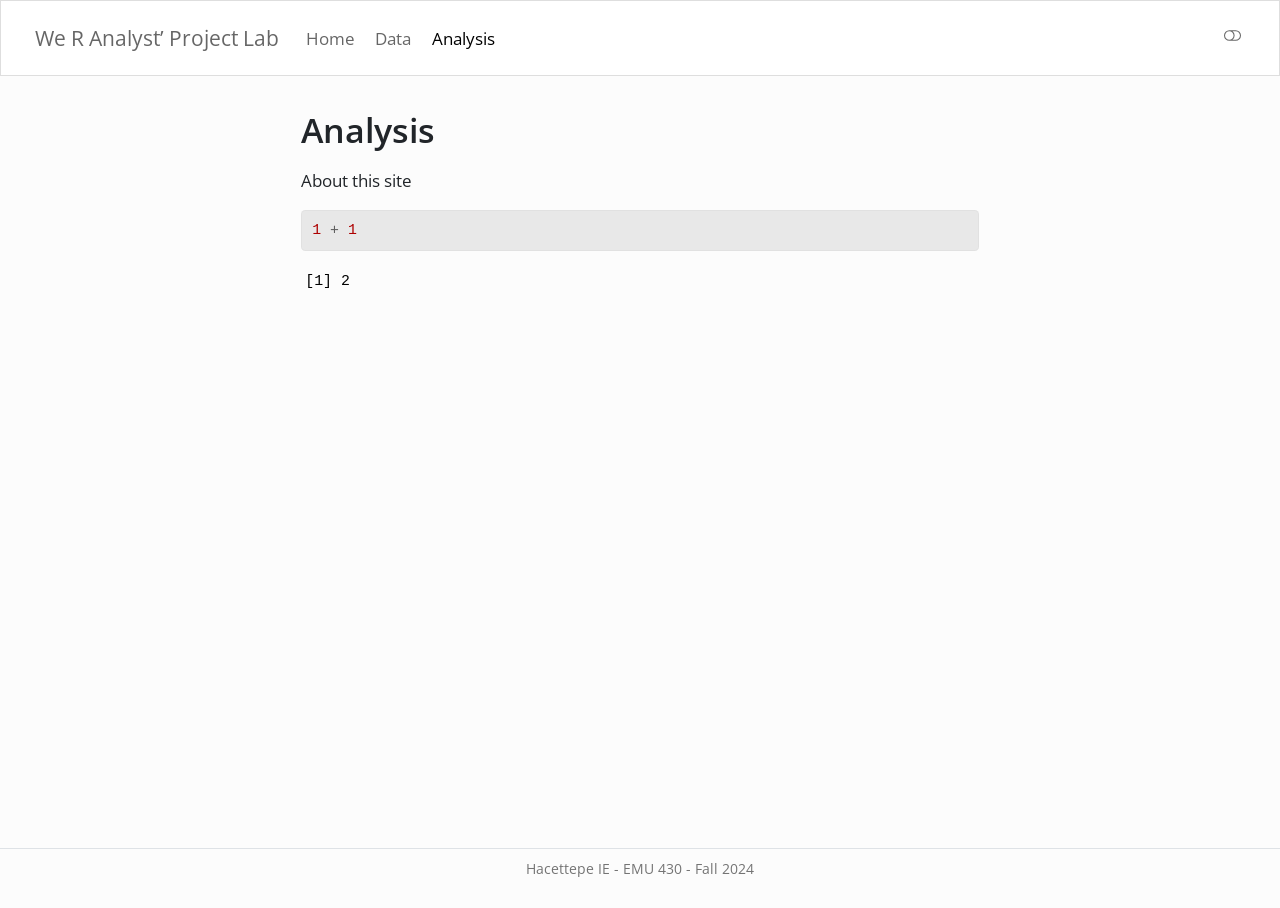
==== docs/analysis.html @ 5f59dd4e "tema" ====
<!DOCTYPE html>
<html xmlns="http://www.w3.org/1999/xhtml" lang="en" xml:lang="en"><head>

<meta charset="utf-8">
<meta name="generator" content="quarto-1.8.25">

<meta name="viewport" content="width=device-width, initial-scale=1.0, user-scalable=yes">


<title>Analysis – We R Analyst’ Project Lab</title>
<style>
code{white-space: pre-wrap;}
span.smallcaps{font-variant: small-caps;}
div.columns{display: flex; gap: min(4vw, 1.5em);}
div.column{flex: auto; overflow-x: auto;}
div.hanging-indent{margin-left: 1.5em; text-indent: -1.5em;}
ul.task-list{list-style: none;}
ul.task-list li input[type="checkbox"] {
  width: 0.8em;
  margin: 0 0.8em 0.2em -1em; /* quarto-specific, see https://github.com/quarto-dev/quarto-cli/issues/4556 */ 
  vertical-align: middle;
}
/* CSS for syntax highlighting */
html { -webkit-text-size-adjust: 100%; }
pre > code.sourceCode { white-space: pre; position: relative; }
pre > code.sourceCode > span { display: inline-block; line-height: 1.25; }
pre > code.sourceCode > span:empty { height: 1.2em; }
.sourceCode { overflow: visible; }
code.sourceCode > span { color: inherit; text-decoration: inherit; }
div.sourceCode { margin: 1em 0; }
pre.sourceCode { margin: 0; }
@media screen {
div.sourceCode { overflow: auto; }
}
@media print {
pre > code.sourceCode { white-space: pre-wrap; }
pre > code.sourceCode > span { text-indent: -5em; padding-left: 5em; }
}
pre.numberSource code
  { counter-reset: source-line 0; }
pre.numberSource code > span
  { position: relative; left: -4em; counter-increment: source-line; }
pre.numberSource code > span > a:first-child::before
  { content: counter(source-line);
    position: relative; left: -1em; text-align: right; vertical-align: baseline;
    border: none; display: inline-block;
    -webkit-touch-callout: none; -webkit-user-select: none;
    -khtml-user-select: none; -moz-user-select: none;
    -ms-user-select: none; user-select: none;
    padding: 0 4px; width: 4em;
  }
pre.numberSource { margin-left: 3em;  padding-left: 4px; }
div.sourceCode
  {   }
@media screen {
pre > code.sourceCode > span > a:first-child::before { text-decoration: underline; }
}
</style>


<script src="site_libs/quarto-nav/quarto-nav.js"></script>
<script src="site_libs/quarto-nav/headroom.min.js"></script>
<script src="site_libs/clipboard/clipboard.min.js"></script>
<script src="site_libs/quarto-search/autocomplete.umd.js"></script>
<script src="site_libs/quarto-search/fuse.min.js"></script>
<script src="site_libs/quarto-search/quarto-search.js"></script>
<meta name="quarto:offset" content="./">
<script src="site_libs/quarto-html/quarto.js" type="module"></script>
<script src="site_libs/quarto-html/tabsets/tabsets.js" type="module"></script>
<script src="site_libs/quarto-html/axe/axe-check.js" type="module"></script>
<script src="site_libs/quarto-html/popper.min.js"></script>
<script src="site_libs/quarto-html/tippy.umd.min.js"></script>
<script src="site_libs/quarto-html/anchor.min.js"></script>
<link href="site_libs/quarto-html/tippy.css" rel="stylesheet">
<link href="site_libs/quarto-html/quarto-syntax-highlighting-7b89279ff1a6dce999919e0e67d4d9ec.css" rel="stylesheet" class="quarto-color-scheme" id="quarto-text-highlighting-styles">
<link href="site_libs/quarto-html/quarto-syntax-highlighting-dark-707d8167ce6003fca903bfe2be84ab7f.css" rel="stylesheet" class="quarto-color-scheme quarto-color-alternate" id="quarto-text-highlighting-styles">
<link href="site_libs/quarto-html/quarto-syntax-highlighting-7b89279ff1a6dce999919e0e67d4d9ec.css" rel="stylesheet" class="quarto-color-scheme-extra" id="quarto-text-highlighting-styles">
<script src="site_libs/bootstrap/bootstrap.min.js"></script>
<link href="site_libs/bootstrap/bootstrap-icons.css" rel="stylesheet">
<link href="site_libs/bootstrap/bootstrap-efd550d059c3056e63f96aae7042573d.min.css" rel="stylesheet" append-hash="true" class="quarto-color-scheme" id="quarto-bootstrap" data-mode="light">
<link href="site_libs/bootstrap/bootstrap-dark-75ae4f7dcf7d7e516398785a81facc42.min.css" rel="stylesheet" append-hash="true" class="quarto-color-scheme quarto-color-alternate" id="quarto-bootstrap" data-mode="dark">
<link href="site_libs/bootstrap/bootstrap-efd550d059c3056e63f96aae7042573d.min.css" rel="stylesheet" append-hash="true" class="quarto-color-scheme-extra" id="quarto-bootstrap" data-mode="light">
<script id="quarto-search-options" type="application/json">{
  "location": "navbar",
  "copy-button": false,
  "collapse-after": 3,
  "panel-placement": "end",
  "type": "overlay",
  "limit": 50,
  "keyboard-shortcut": [
    "f",
    "/",
    "s"
  ],
  "show-item-context": false,
  "language": {
    "search-no-results-text": "No results",
    "search-matching-documents-text": "matching documents",
    "search-copy-link-title": "Copy link to search",
    "search-hide-matches-text": "Hide additional matches",
    "search-more-match-text": "more match in this document",
    "search-more-matches-text": "more matches in this document",
    "search-clear-button-title": "Clear",
    "search-text-placeholder": "",
    "search-detached-cancel-button-title": "Cancel",
    "search-submit-button-title": "Submit",
    "search-label": "Search"
  }
}</script>


<link rel="stylesheet" href="styles.css">
</head>

<body class="floating nav-fixed quarto-light"><script id="quarto-html-before-body" type="application/javascript">
    const toggleBodyColorMode = (bsSheetEl) => {
      const mode = bsSheetEl.getAttribute("data-mode");
      const bodyEl = window.document.querySelector("body");
      if (mode === "dark") {
        bodyEl.classList.add("quarto-dark");
        bodyEl.classList.remove("quarto-light");
      } else {
        bodyEl.classList.add("quarto-light");
        bodyEl.classList.remove("quarto-dark");
      }
    }
    const toggleBodyColorPrimary = () => {
      const bsSheetEl = window.document.querySelector("link#quarto-bootstrap:not([rel=disabled-stylesheet])");
      if (bsSheetEl) {
        toggleBodyColorMode(bsSheetEl);
      }
    }
    const setColorSchemeToggle = (alternate) => {
      const toggles = window.document.querySelectorAll('.quarto-color-scheme-toggle');
      for (let i=0; i < toggles.length; i++) {
        const toggle = toggles[i];
        if (toggle) {
          if (alternate) {
            toggle.classList.add("alternate");
          } else {
            toggle.classList.remove("alternate");
          }
        }
      }
    };
    const toggleColorMode = (alternate) => {
      // Switch the stylesheets
      const primaryStylesheets = window.document.querySelectorAll('link.quarto-color-scheme:not(.quarto-color-alternate)');
      const alternateStylesheets = window.document.querySelectorAll('link.quarto-color-scheme.quarto-color-alternate');
      manageTransitions('#quarto-margin-sidebar .nav-link', false);
      if (alternate) {
        // note: dark is layered on light, we don't disable primary!
        enableStylesheet(alternateStylesheets);
        for (const sheetNode of alternateStylesheets) {
          if (sheetNode.id === "quarto-bootstrap") {
            toggleBodyColorMode(sheetNode);
          }
        }
      } else {
        disableStylesheet(alternateStylesheets);
        enableStylesheet(primaryStylesheets)
        toggleBodyColorPrimary();
      }
      manageTransitions('#quarto-margin-sidebar .nav-link', true);
      // Switch the toggles
      setColorSchemeToggle(alternate)
      // Hack to workaround the fact that safari doesn't
      // properly recolor the scrollbar when toggling (#1455)
      if (navigator.userAgent.indexOf('Safari') > 0 && navigator.userAgent.indexOf('Chrome') == -1) {
        manageTransitions("body", false);
        window.scrollTo(0, 1);
        setTimeout(() => {
          window.scrollTo(0, 0);
          manageTransitions("body", true);
        }, 40);
      }
    }
    const disableStylesheet = (stylesheets) => {
      for (let i=0; i < stylesheets.length; i++) {
        const stylesheet = stylesheets[i];
        stylesheet.rel = 'disabled-stylesheet';
      }
    }
    const enableStylesheet = (stylesheets) => {
      for (let i=0; i < stylesheets.length; i++) {
        const stylesheet = stylesheets[i];
        if(stylesheet.rel !== 'stylesheet') { // for Chrome, which will still FOUC without this check
          stylesheet.rel = 'stylesheet';
        }
      }
    }
    const manageTransitions = (selector, allowTransitions) => {
      const els = window.document.querySelectorAll(selector);
      for (let i=0; i < els.length; i++) {
        const el = els[i];
        if (allowTransitions) {
          el.classList.remove('notransition');
        } else {
          el.classList.add('notransition');
        }
      }
    }
    const isFileUrl = () => {
      return window.location.protocol === 'file:';
    }
    const hasAlternateSentinel = () => {
      let styleSentinel = getColorSchemeSentinel();
      if (styleSentinel !== null) {
        return styleSentinel === "alternate";
      } else {
        return false;
      }
    }
    const setStyleSentinel = (alternate) => {
      const value = alternate ? "alternate" : "default";
      if (!isFileUrl()) {
        window.localStorage.setItem("quarto-color-scheme", value);
      } else {
        localAlternateSentinel = value;
      }
    }
    const getColorSchemeSentinel = () => {
      if (!isFileUrl()) {
        const storageValue = window.localStorage.getItem("quarto-color-scheme");
        return storageValue != null ? storageValue : localAlternateSentinel;
      } else {
        return localAlternateSentinel;
      }
    }
    const toggleGiscusIfUsed = (isAlternate, darkModeDefault) => {
      const baseTheme = document.querySelector('#giscus-base-theme')?.value ?? 'light';
      const alternateTheme = document.querySelector('#giscus-alt-theme')?.value ?? 'dark';
      let newTheme = '';
      if(authorPrefersDark) {
        newTheme = isAlternate ? baseTheme : alternateTheme;
      } else {
        newTheme = isAlternate ? alternateTheme : baseTheme;
      }
      const changeGiscusTheme = () => {
        // From: https://github.com/giscus/giscus/issues/336
        const sendMessage = (message) => {
          const iframe = document.querySelector('iframe.giscus-frame');
          if (!iframe) return;
          iframe.contentWindow.postMessage({ giscus: message }, 'https://giscus.app');
        }
        sendMessage({
          setConfig: {
            theme: newTheme
          }
        });
      }
      const isGiscussLoaded = window.document.querySelector('iframe.giscus-frame') !== null;
      if (isGiscussLoaded) {
        changeGiscusTheme();
      }
    };
    const authorPrefersDark = false;
    const darkModeDefault = authorPrefersDark;
      document.querySelector('link#quarto-text-highlighting-styles.quarto-color-scheme-extra').rel = 'disabled-stylesheet';
      document.querySelector('link#quarto-bootstrap.quarto-color-scheme-extra').rel = 'disabled-stylesheet';
    let localAlternateSentinel = darkModeDefault ? 'alternate' : 'default';
    // Dark / light mode switch
    window.quartoToggleColorScheme = () => {
      // Read the current dark / light value
      let toAlternate = !hasAlternateSentinel();
      toggleColorMode(toAlternate);
      setStyleSentinel(toAlternate);
      toggleGiscusIfUsed(toAlternate, darkModeDefault);
      window.dispatchEvent(new Event('resize'));
    };
    // Switch to dark mode if need be
    if (hasAlternateSentinel()) {
      toggleColorMode(true);
    } else {
      toggleColorMode(false);
    }
  </script>

<div id="quarto-search-results"></div>
  <header id="quarto-header" class="headroom fixed-top">
    <nav class="navbar navbar-expand-lg " data-bs-theme="dark">
      <div class="navbar-container container-fluid">
      <div class="navbar-brand-container mx-auto">
    <a href="./index.html" class="navbar-brand navbar-brand-logo">
    </a>
    <a class="navbar-brand" href="./index.html">
    <span class="navbar-title">We R Analyst’ Project Lab</span>
    </a>
  </div>
            <div id="quarto-search" class="" title="Search"></div>
          <button class="navbar-toggler" type="button" data-bs-toggle="collapse" data-bs-target="#navbarCollapse" aria-controls="navbarCollapse" role="menu" aria-expanded="false" aria-label="Toggle navigation" onclick="if (window.quartoToggleHeadroom) { window.quartoToggleHeadroom(); }">
  <span class="navbar-toggler-icon"></span>
</button>
          <div class="collapse navbar-collapse" id="navbarCollapse">
            <ul class="navbar-nav navbar-nav-scroll me-auto">
  <li class="nav-item">
    <a class="nav-link" href="./index.html"> 
<span class="menu-text">Home</span></a>
  </li>  
  <li class="nav-item">
    <a class="nav-link" href="./data.html"> 
<span class="menu-text">Data</span></a>
  </li>  
  <li class="nav-item">
    <a class="nav-link active" href="./analysis.html" aria-current="page"> 
<span class="menu-text">Analysis</span></a>
  </li>  
</ul>
          </div> <!-- /navcollapse -->
            <div class="quarto-navbar-tools">
    <a href="https://twitter.com" title="" class="quarto-navigation-tool px-1" aria-label=""><i class="bi bi-github"></i></a>
  <a href="" class="quarto-color-scheme-toggle quarto-navigation-tool  px-1" onclick="window.quartoToggleColorScheme(); return false;" title="Toggle dark mode"><i class="bi"></i></a>
</div>
      </div> <!-- /container-fluid -->
    </nav>
</header>
<!-- content -->
<div id="quarto-content" class="quarto-container page-columns page-rows-contents page-layout-article page-navbar">
<!-- sidebar -->
  <nav id="quarto-sidebar" class="sidebar collapse collapse-horizontal quarto-sidebar-collapse-item sidebar-navigation floating overflow-auto">
    
</nav>
<div id="quarto-sidebar-glass" class="quarto-sidebar-collapse-item" data-bs-toggle="collapse" data-bs-target=".quarto-sidebar-collapse-item"></div>
<!-- margin-sidebar -->
    <div id="quarto-margin-sidebar" class="sidebar margin-sidebar zindex-bottom">
    </div>
<!-- main -->
<main class="content" id="quarto-document-content">


<header id="title-block-header" class="quarto-title-block default">
<div class="quarto-title">
<h1 class="title">Analysis</h1>
</div>



<div class="quarto-title-meta">

    
  
    
  </div>
  


</header>


<p>About this site</p>
<div class="cell">
<div class="code-copy-outer-scaffold"><div class="sourceCode cell-code" id="cb1"><pre class="sourceCode r code-with-copy"><code class="sourceCode r"><span id="cb1-1"><a href="#cb1-1" aria-hidden="true" tabindex="-1"></a><span class="dv">1</span> <span class="sc">+</span> <span class="dv">1</span></span></code></pre></div><button title="Copy to Clipboard" class="code-copy-button"><i class="bi"></i></button></div>
<div class="cell-output cell-output-stdout">
<pre><code>[1] 2</code></pre>
</div>
</div>



<a onclick="window.scrollTo(0, 0); return false;" role="button" id="quarto-back-to-top"><i class="bi bi-arrow-up"></i> Back to top</a></main> <!-- /main -->
<script id="quarto-html-after-body" type="application/javascript">
  window.document.addEventListener("DOMContentLoaded", function (event) {
    // Ensure there is a toggle, if there isn't float one in the top right
    if (window.document.querySelector('.quarto-color-scheme-toggle') === null) {
      const a = window.document.createElement('a');
      a.classList.add('top-right');
      a.classList.add('quarto-color-scheme-toggle');
      a.href = "";
      a.onclick = function() { try { window.quartoToggleColorScheme(); } catch {} return false; };
      const i = window.document.createElement("i");
      i.classList.add('bi');
      a.appendChild(i);
      window.document.body.appendChild(a);
    }
    setColorSchemeToggle(hasAlternateSentinel())
    const icon = "";
    const anchorJS = new window.AnchorJS();
    anchorJS.options = {
      placement: 'right',
      icon: icon
    };
    anchorJS.add('.anchored');
    const isCodeAnnotation = (el) => {
      for (const clz of el.classList) {
        if (clz.startsWith('code-annotation-')) {                     
          return true;
        }
      }
      return false;
    }
    const onCopySuccess = function(e) {
      // button target
      const button = e.trigger;
      // don't keep focus
      button.blur();
      // flash "checked"
      button.classList.add('code-copy-button-checked');
      var currentTitle = button.getAttribute("title");
      button.setAttribute("title", "Copied!");
      let tooltip;
      if (window.bootstrap) {
        button.setAttribute("data-bs-toggle", "tooltip");
        button.setAttribute("data-bs-placement", "left");
        button.setAttribute("data-bs-title", "Copied!");
        tooltip = new bootstrap.Tooltip(button, 
          { trigger: "manual", 
            customClass: "code-copy-button-tooltip",
            offset: [0, -8]});
        tooltip.show();    
      }
      setTimeout(function() {
        if (tooltip) {
          tooltip.hide();
          button.removeAttribute("data-bs-title");
          button.removeAttribute("data-bs-toggle");
          button.removeAttribute("data-bs-placement");
        }
        button.setAttribute("title", currentTitle);
        button.classList.remove('code-copy-button-checked');
      }, 1000);
      // clear code selection
      e.clearSelection();
    }
    const getTextToCopy = function(trigger) {
      const outerScaffold = trigger.parentElement.cloneNode(true);
      const codeEl = outerScaffold.querySelector('code');
      for (const childEl of codeEl.children) {
        if (isCodeAnnotation(childEl)) {
          childEl.remove();
        }
      }
      return codeEl.innerText;
    }
    const clipboard = new window.ClipboardJS('.code-copy-button:not([data-in-quarto-modal])', {
      text: getTextToCopy
    });
    clipboard.on('success', onCopySuccess);
    if (window.document.getElementById('quarto-embedded-source-code-modal')) {
      const clipboardModal = new window.ClipboardJS('.code-copy-button[data-in-quarto-modal]', {
        text: getTextToCopy,
        container: window.document.getElementById('quarto-embedded-source-code-modal')
      });
      clipboardModal.on('success', onCopySuccess);
    }
      var localhostRegex = new RegExp(/^(?:http|https):\/\/localhost\:?[0-9]*\//);
      var mailtoRegex = new RegExp(/^mailto:/);
        var filterRegex = new RegExp('/' + window.location.host + '/');
      var isInternal = (href) => {
          return filterRegex.test(href) || localhostRegex.test(href) || mailtoRegex.test(href);
      }
      // Inspect non-navigation links and adorn them if external
     var links = window.document.querySelectorAll('a[href]:not(.nav-link):not(.navbar-brand):not(.toc-action):not(.sidebar-link):not(.sidebar-item-toggle):not(.pagination-link):not(.no-external):not([aria-hidden]):not(.dropdown-item):not(.quarto-navigation-tool):not(.about-link)');
      for (var i=0; i<links.length; i++) {
        const link = links[i];
        if (!isInternal(link.href)) {
          // undo the damage that might have been done by quarto-nav.js in the case of
          // links that we want to consider external
          if (link.dataset.originalHref !== undefined) {
            link.href = link.dataset.originalHref;
          }
        }
      }
    function tippyHover(el, contentFn, onTriggerFn, onUntriggerFn) {
      const config = {
        allowHTML: true,
        maxWidth: 500,
        delay: 100,
        arrow: false,
        appendTo: function(el) {
            return el.parentElement;
        },
        interactive: true,
        interactiveBorder: 10,
        theme: 'quarto',
        placement: 'bottom-start',
      };
      if (contentFn) {
        config.content = contentFn;
      }
      if (onTriggerFn) {
        config.onTrigger = onTriggerFn;
      }
      if (onUntriggerFn) {
        config.onUntrigger = onUntriggerFn;
      }
      window.tippy(el, config); 
    }
    const noterefs = window.document.querySelectorAll('a[role="doc-noteref"]');
    for (var i=0; i<noterefs.length; i++) {
      const ref = noterefs[i];
      tippyHover(ref, function() {
        // use id or data attribute instead here
        let href = ref.getAttribute('data-footnote-href') || ref.getAttribute('href');
        try { href = new URL(href).hash; } catch {}
        const id = href.replace(/^#\/?/, "");
        const note = window.document.getElementById(id);
        if (note) {
          return note.innerHTML;
        } else {
          return "";
        }
      });
    }
    const xrefs = window.document.querySelectorAll('a.quarto-xref');
    const processXRef = (id, note) => {
      // Strip column container classes
      const stripColumnClz = (el) => {
        el.classList.remove("page-full", "page-columns");
        if (el.children) {
          for (const child of el.children) {
            stripColumnClz(child);
          }
        }
      }
      stripColumnClz(note)
      if (id === null || id.startsWith('sec-')) {
        // Special case sections, only their first couple elements
        const container = document.createElement("div");
        if (note.children && note.children.length > 2) {
          container.appendChild(note.children[0].cloneNode(true));
          for (let i = 1; i < note.children.length; i++) {
            const child = note.children[i];
            if (child.tagName === "P" && child.innerText === "") {
              continue;
            } else {
              container.appendChild(child.cloneNode(true));
              break;
            }
          }
          if (window.Quarto?.typesetMath) {
            window.Quarto.typesetMath(container);
          }
          return container.innerHTML
        } else {
          if (window.Quarto?.typesetMath) {
            window.Quarto.typesetMath(note);
          }
          return note.innerHTML;
        }
      } else {
        // Remove any anchor links if they are present
        const anchorLink = note.querySelector('a.anchorjs-link');
        if (anchorLink) {
          anchorLink.remove();
        }
        if (window.Quarto?.typesetMath) {
          window.Quarto.typesetMath(note);
        }
        if (note.classList.contains("callout")) {
          return note.outerHTML;
        } else {
          return note.innerHTML;
        }
      }
    }
    for (var i=0; i<xrefs.length; i++) {
      const xref = xrefs[i];
      tippyHover(xref, undefined, function(instance) {
        instance.disable();
        let url = xref.getAttribute('href');
        let hash = undefined; 
        if (url.startsWith('#')) {
          hash = url;
        } else {
          try { hash = new URL(url).hash; } catch {}
        }
        if (hash) {
          const id = hash.replace(/^#\/?/, "");
          const note = window.document.getElementById(id);
          if (note !== null) {
            try {
              const html = processXRef(id, note.cloneNode(true));
              instance.setContent(html);
            } finally {
              instance.enable();
              instance.show();
            }
          } else {
            // See if we can fetch this
            fetch(url.split('#')[0])
            .then(res => res.text())
            .then(html => {
              const parser = new DOMParser();
              const htmlDoc = parser.parseFromString(html, "text/html");
              const note = htmlDoc.getElementById(id);
              if (note !== null) {
                const html = processXRef(id, note);
                instance.setContent(html);
              } 
            }).finally(() => {
              instance.enable();
              instance.show();
            });
          }
        } else {
          // See if we can fetch a full url (with no hash to target)
          // This is a special case and we should probably do some content thinning / targeting
          fetch(url)
          .then(res => res.text())
          .then(html => {
            const parser = new DOMParser();
            const htmlDoc = parser.parseFromString(html, "text/html");
            const note = htmlDoc.querySelector('main.content');
            if (note !== null) {
              // This should only happen for chapter cross references
              // (since there is no id in the URL)
              // remove the first header
              if (note.children.length > 0 && note.children[0].tagName === "HEADER") {
                note.children[0].remove();
              }
              const html = processXRef(null, note);
              instance.setContent(html);
            } 
          }).finally(() => {
            instance.enable();
            instance.show();
          });
        }
      }, function(instance) {
      });
    }
        let selectedAnnoteEl;
        const selectorForAnnotation = ( cell, annotation) => {
          let cellAttr = 'data-code-cell="' + cell + '"';
          let lineAttr = 'data-code-annotation="' +  annotation + '"';
          const selector = 'span[' + cellAttr + '][' + lineAttr + ']';
          return selector;
        }
        const selectCodeLines = (annoteEl) => {
          const doc = window.document;
          const targetCell = annoteEl.getAttribute("data-target-cell");
          const targetAnnotation = annoteEl.getAttribute("data-target-annotation");
          const annoteSpan = window.document.querySelector(selectorForAnnotation(targetCell, targetAnnotation));
          const lines = annoteSpan.getAttribute("data-code-lines").split(",");
          const lineIds = lines.map((line) => {
            return targetCell + "-" + line;
          })
          let top = null;
          let height = null;
          let parent = null;
          if (lineIds.length > 0) {
              //compute the position of the single el (top and bottom and make a div)
              const el = window.document.getElementById(lineIds[0]);
              top = el.offsetTop;
              height = el.offsetHeight;
              parent = el.parentElement.parentElement;
            if (lineIds.length > 1) {
              const lastEl = window.document.getElementById(lineIds[lineIds.length - 1]);
              const bottom = lastEl.offsetTop + lastEl.offsetHeight;
              height = bottom - top;
            }
            if (top !== null && height !== null && parent !== null) {
              // cook up a div (if necessary) and position it 
              let div = window.document.getElementById("code-annotation-line-highlight");
              if (div === null) {
                div = window.document.createElement("div");
                div.setAttribute("id", "code-annotation-line-highlight");
                div.style.position = 'absolute';
                parent.appendChild(div);
              }
              div.style.top = top - 2 + "px";
              div.style.height = height + 4 + "px";
              div.style.left = 0;
              let gutterDiv = window.document.getElementById("code-annotation-line-highlight-gutter");
              if (gutterDiv === null) {
                gutterDiv = window.document.createElement("div");
                gutterDiv.setAttribute("id", "code-annotation-line-highlight-gutter");
                gutterDiv.style.position = 'absolute';
                const codeCell = window.document.getElementById(targetCell);
                const gutter = codeCell.querySelector('.code-annotation-gutter');
                gutter.appendChild(gutterDiv);
              }
              gutterDiv.style.top = top - 2 + "px";
              gutterDiv.style.height = height + 4 + "px";
            }
            selectedAnnoteEl = annoteEl;
          }
        };
        const unselectCodeLines = () => {
          const elementsIds = ["code-annotation-line-highlight", "code-annotation-line-highlight-gutter"];
          elementsIds.forEach((elId) => {
            const div = window.document.getElementById(elId);
            if (div) {
              div.remove();
            }
          });
          selectedAnnoteEl = undefined;
        };
          // Handle positioning of the toggle
      window.addEventListener(
        "resize",
        throttle(() => {
          elRect = undefined;
          if (selectedAnnoteEl) {
            selectCodeLines(selectedAnnoteEl);
          }
        }, 10)
      );
      function throttle(fn, ms) {
      let throttle = false;
      let timer;
        return (...args) => {
          if(!throttle) { // first call gets through
              fn.apply(this, args);
              throttle = true;
          } else { // all the others get throttled
              if(timer) clearTimeout(timer); // cancel #2
              timer = setTimeout(() => {
                fn.apply(this, args);
                timer = throttle = false;
              }, ms);
          }
        };
      }
        // Attach click handler to the DT
        const annoteDls = window.document.querySelectorAll('dt[data-target-cell]');
        for (const annoteDlNode of annoteDls) {
          annoteDlNode.addEventListener('click', (event) => {
            const clickedEl = event.target;
            if (clickedEl !== selectedAnnoteEl) {
              unselectCodeLines();
              const activeEl = window.document.querySelector('dt[data-target-cell].code-annotation-active');
              if (activeEl) {
                activeEl.classList.remove('code-annotation-active');
              }
              selectCodeLines(clickedEl);
              clickedEl.classList.add('code-annotation-active');
            } else {
              // Unselect the line
              unselectCodeLines();
              clickedEl.classList.remove('code-annotation-active');
            }
          });
        }
    const findCites = (el) => {
      const parentEl = el.parentElement;
      if (parentEl) {
        const cites = parentEl.dataset.cites;
        if (cites) {
          return {
            el,
            cites: cites.split(' ')
          };
        } else {
          return findCites(el.parentElement)
        }
      } else {
        return undefined;
      }
    };
    var bibliorefs = window.document.querySelectorAll('a[role="doc-biblioref"]');
    for (var i=0; i<bibliorefs.length; i++) {
      const ref = bibliorefs[i];
      const citeInfo = findCites(ref);
      if (citeInfo) {
        tippyHover(citeInfo.el, function() {
          var popup = window.document.createElement('div');
          citeInfo.cites.forEach(function(cite) {
            var citeDiv = window.document.createElement('div');
            citeDiv.classList.add('hanging-indent');
            citeDiv.classList.add('csl-entry');
            var biblioDiv = window.document.getElementById('ref-' + cite);
            if (biblioDiv) {
              citeDiv.innerHTML = biblioDiv.innerHTML;
            }
            popup.appendChild(citeDiv);
          });
          return popup.innerHTML;
        });
      }
    }
  });
  </script>
</div> <!-- /content -->
<footer class="footer">
  <div class="nav-footer">
    <div class="nav-footer-left">
      &nbsp;
    </div>   
    <div class="nav-footer-center">
<p>Hacettepe IE - EMU 430 - Fall 2024</p>
</div>
    <div class="nav-footer-right">
      &nbsp;
    </div>
  </div>
</footer>




</body></html>
---- docs/site_libs/quarto-html/quarto-syntax-highlighting-7b89279ff1a6dce999919e0e67d4d9ec.css ----
/* quarto syntax highlight colors */
:root {
  --quarto-hl-ot-color: #003B4F;
  --quarto-hl-at-color: #657422;
  --quarto-hl-ss-color: #20794D;
  --quarto-hl-an-color: #5E5E5E;
  --quarto-hl-fu-color: #4758AB;
  --quarto-hl-st-color: #20794D;
  --quarto-hl-cf-color: #003B4F;
  --quarto-hl-op-color: #5E5E5E;
  --quarto-hl-er-color: #AD0000;
  --quarto-hl-bn-color: #AD0000;
  --quarto-hl-al-color: #AD0000;
  --quarto-hl-va-color: #111111;
  --quarto-hl-bu-color: inherit;
  --quarto-hl-ex-color: inherit;
  --quarto-hl-pp-color: #AD0000;
  --quarto-hl-in-color: #5E5E5E;
  --quarto-hl-vs-color: #20794D;
  --quarto-hl-wa-color: #5E5E5E;
  --quarto-hl-do-color: #5E5E5E;
  --quarto-hl-im-color: #00769E;
  --quarto-hl-ch-color: #20794D;
  --quarto-hl-dt-color: #AD0000;
  --quarto-hl-fl-color: #AD0000;
  --quarto-hl-co-color: #5E5E5E;
  --quarto-hl-cv-color: #5E5E5E;
  --quarto-hl-cn-color: #8f5902;
  --quarto-hl-sc-color: #5E5E5E;
  --quarto-hl-dv-color: #AD0000;
  --quarto-hl-kw-color: #003B4F;
}

/* other quarto variables */
:root {
  --quarto-font-monospace: SFMono-Regular, Menlo, Monaco, Consolas, "Liberation Mono", "Courier New", monospace;
}

/* syntax highlight based on Pandoc's rules */
pre > code.sourceCode > span {
  color: #003B4F;
}

code.sourceCode > span {
  color: #003B4F;
}

div.sourceCode,
div.sourceCode pre.sourceCode {
  color: #003B4F;
}

/* Normal */
code span {
  color: #003B4F;
}

/* Alert */
code span.al {
  color: #AD0000;
  font-style: inherit;
}

/* Annotation */
code span.an {
  color: #5E5E5E;
  font-style: inherit;
}

/* Attribute */
code span.at {
  color: #657422;
  font-style: inherit;
}

/* BaseN */
code span.bn {
  color: #AD0000;
  font-style: inherit;
}

/* BuiltIn */
code span.bu {
  font-style: inherit;
}

/* ControlFlow */
code span.cf {
  color: #003B4F;
  font-weight: bold;
  font-style: inherit;
}

/* Char */
code span.ch {
  color: #20794D;
  font-style: inherit;
}

/* Constant */
code span.cn {
  color: #8f5902;
  font-style: inherit;
}

/* Comment */
code span.co {
  color: #5E5E5E;
  font-style: inherit;
}

/* CommentVar */
code span.cv {
  color: #5E5E5E;
  font-style: italic;
}

/* Documentation */
code span.do {
  color: #5E5E5E;
  font-style: italic;
}

/* DataType */
code span.dt {
  color: #AD0000;
  font-style: inherit;
}

/* DecVal */
code span.dv {
  color: #AD0000;
  font-style: inherit;
}

/* Error */
code span.er {
  color: #AD0000;
  font-style: inherit;
}

/* Extension */
code span.ex {
  font-style: inherit;
}

/* Float */
code span.fl {
  color: #AD0000;
  font-style: inherit;
}

/* Function */
code span.fu {
  color: #4758AB;
  font-style: inherit;
}

/* Import */
code span.im {
  color: #00769E;
  font-style: inherit;
}

/* Information */
code span.in {
  color: #5E5E5E;
  font-style: inherit;
}

/* Keyword */
code span.kw {
  color: #003B4F;
  font-weight: bold;
  font-style: inherit;
}

/* Operator */
code span.op {
  color: #5E5E5E;
  font-style: inherit;
}

/* Other */
code span.ot {
  color: #003B4F;
  font-style: inherit;
}

/* Preprocessor */
code span.pp {
  color: #AD0000;
  font-style: inherit;
}

/* SpecialChar */
code span.sc {
  color: #5E5E5E;
  font-style: inherit;
}

/* SpecialString */
code span.ss {
  color: #20794D;
  font-style: inherit;
}

/* String */
code span.st {
  color: #20794D;
  font-style: inherit;
}

/* Variable */
code span.va {
  color: #111111;
  font-style: inherit;
}

/* VerbatimString */
code span.vs {
  color: #20794D;
  font-style: inherit;
}

/* Warning */
code span.wa {
  color: #5E5E5E;
  font-style: italic;
}

.prevent-inlining {
  content: "</";
}

/*# sourceMappingURL=3944bc705cfaf4c80e56f77c5205168a.css.map */
---- docs/site_libs/quarto-html/quarto-syntax-highlighting-7b89279ff1a6dce999919e0e67d4d9ec.css ----
/* quarto syntax highlight colors */
:root {
  --quarto-hl-ot-color: #003B4F;
  --quarto-hl-at-color: #657422;
  --quarto-hl-ss-color: #20794D;
  --quarto-hl-an-color: #5E5E5E;
  --quarto-hl-fu-color: #4758AB;
  --quarto-hl-st-color: #20794D;
  --quarto-hl-cf-color: #003B4F;
  --quarto-hl-op-color: #5E5E5E;
  --quarto-hl-er-color: #AD0000;
  --quarto-hl-bn-color: #AD0000;
  --quarto-hl-al-color: #AD0000;
  --quarto-hl-va-color: #111111;
  --quarto-hl-bu-color: inherit;
  --quarto-hl-ex-color: inherit;
  --quarto-hl-pp-color: #AD0000;
  --quarto-hl-in-color: #5E5E5E;
  --quarto-hl-vs-color: #20794D;
  --quarto-hl-wa-color: #5E5E5E;
  --quarto-hl-do-color: #5E5E5E;
  --quarto-hl-im-color: #00769E;
  --quarto-hl-ch-color: #20794D;
  --quarto-hl-dt-color: #AD0000;
  --quarto-hl-fl-color: #AD0000;
  --quarto-hl-co-color: #5E5E5E;
  --quarto-hl-cv-color: #5E5E5E;
  --quarto-hl-cn-color: #8f5902;
  --quarto-hl-sc-color: #5E5E5E;
  --quarto-hl-dv-color: #AD0000;
  --quarto-hl-kw-color: #003B4F;
}

/* other quarto variables */
:root {
  --quarto-font-monospace: SFMono-Regular, Menlo, Monaco, Consolas, "Liberation Mono", "Courier New", monospace;
}

/* syntax highlight based on Pandoc's rules */
pre > code.sourceCode > span {
  color: #003B4F;
}

code.sourceCode > span {
  color: #003B4F;
}

div.sourceCode,
div.sourceCode pre.sourceCode {
  color: #003B4F;
}

/* Normal */
code span {
  color: #003B4F;
}

/* Alert */
code span.al {
  color: #AD0000;
  font-style: inherit;
}

/* Annotation */
code span.an {
  color: #5E5E5E;
  font-style: inherit;
}

/* Attribute */
code span.at {
  color: #657422;
  font-style: inherit;
}

/* BaseN */
code span.bn {
  color: #AD0000;
  font-style: inherit;
}

/* BuiltIn */
code span.bu {
  font-style: inherit;
}

/* ControlFlow */
code span.cf {
  color: #003B4F;
  font-weight: bold;
  font-style: inherit;
}

/* Char */
code span.ch {
  color: #20794D;
  font-style: inherit;
}

/* Constant */
code span.cn {
  color: #8f5902;
  font-style: inherit;
}

/* Comment */
code span.co {
  color: #5E5E5E;
  font-style: inherit;
}

/* CommentVar */
code span.cv {
  color: #5E5E5E;
  font-style: italic;
}

/* Documentation */
code span.do {
  color: #5E5E5E;
  font-style: italic;
}

/* DataType */
code span.dt {
  color: #AD0000;
  font-style: inherit;
}

/* DecVal */
code span.dv {
  color: #AD0000;
  font-style: inherit;
}

/* Error */
code span.er {
  color: #AD0000;
  font-style: inherit;
}

/* Extension */
code span.ex {
  font-style: inherit;
}

/* Float */
code span.fl {
  color: #AD0000;
  font-style: inherit;
}

/* Function */
code span.fu {
  color: #4758AB;
  font-style: inherit;
}

/* Import */
code span.im {
  color: #00769E;
  font-style: inherit;
}

/* Information */
code span.in {
  color: #5E5E5E;
  font-style: inherit;
}

/* Keyword */
code span.kw {
  color: #003B4F;
  font-weight: bold;
  font-style: inherit;
}

/* Operator */
code span.op {
  color: #5E5E5E;
  font-style: inherit;
}

/* Other */
code span.ot {
  color: #003B4F;
  font-style: inherit;
}

/* Preprocessor */
code span.pp {
  color: #AD0000;
  font-style: inherit;
}

/* SpecialChar */
code span.sc {
  color: #5E5E5E;
  font-style: inherit;
}

/* SpecialString */
code span.ss {
  color: #20794D;
  font-style: inherit;
}

/* String */
code span.st {
  color: #20794D;
  font-style: inherit;
}

/* Variable */
code span.va {
  color: #111111;
  font-style: inherit;
}

/* VerbatimString */
code span.vs {
  color: #20794D;
  font-style: inherit;
}

/* Warning */
code span.wa {
  color: #5E5E5E;
  font-style: italic;
}

.prevent-inlining {
  content: "</";
}

/*# sourceMappingURL=3944bc705cfaf4c80e56f77c5205168a.css.map */
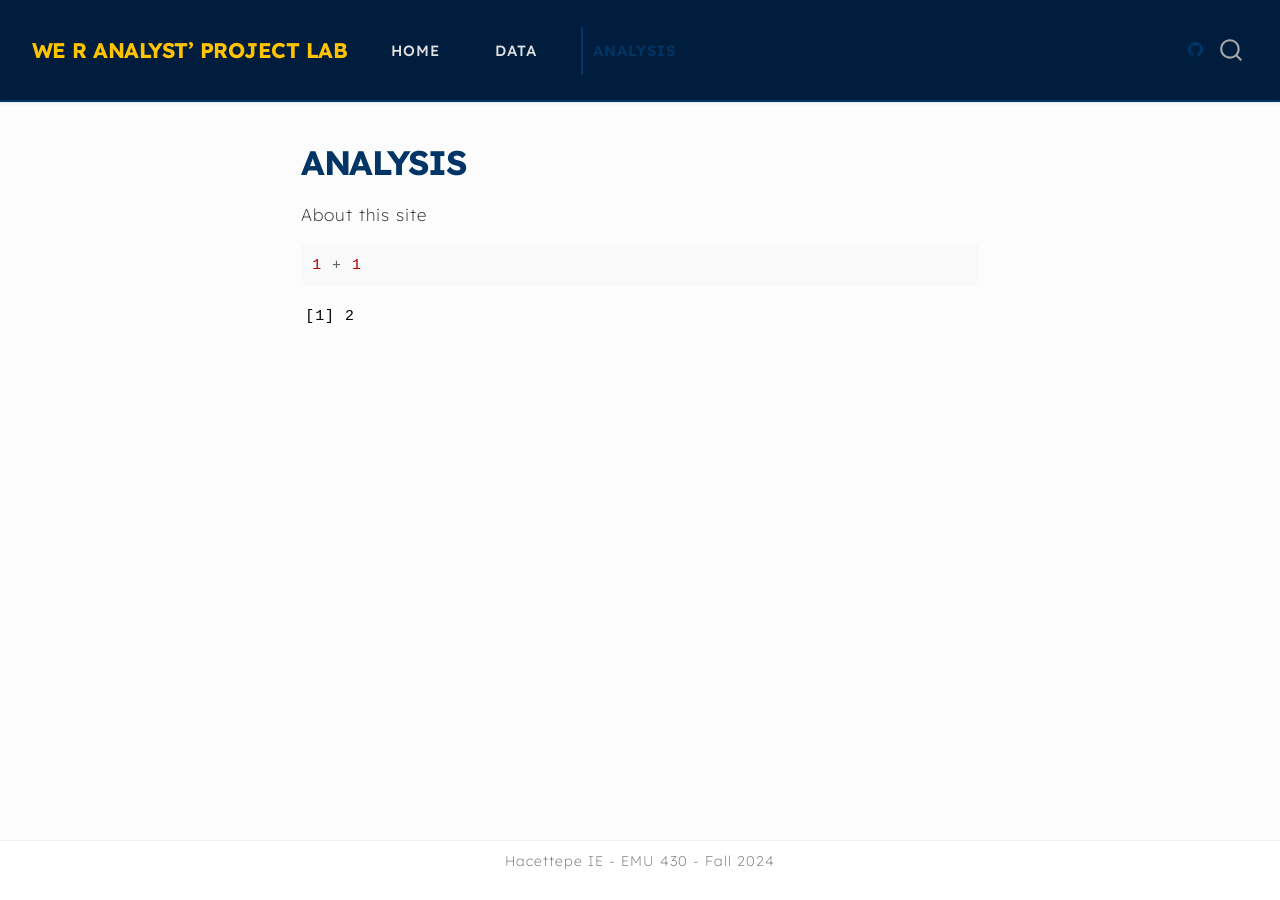
==== commit c978e824: "tema fb" ====
--- a/docs/analysis.html
+++ b/docs/analysis.html
@@ -72,14 +72,10 @@
 <script src="site_libs/quarto-html/tippy.umd.min.js"></script>
 <script src="site_libs/quarto-html/anchor.min.js"></script>
 <link href="site_libs/quarto-html/tippy.css" rel="stylesheet">
-<link href="site_libs/quarto-html/quarto-syntax-highlighting-7b89279ff1a6dce999919e0e67d4d9ec.css" rel="stylesheet" class="quarto-color-scheme" id="quarto-text-highlighting-styles">
-<link href="site_libs/quarto-html/quarto-syntax-highlighting-dark-707d8167ce6003fca903bfe2be84ab7f.css" rel="stylesheet" class="quarto-color-scheme quarto-color-alternate" id="quarto-text-highlighting-styles">
-<link href="site_libs/quarto-html/quarto-syntax-highlighting-7b89279ff1a6dce999919e0e67d4d9ec.css" rel="stylesheet" class="quarto-color-scheme-extra" id="quarto-text-highlighting-styles">
+<link href="site_libs/quarto-html/quarto-syntax-highlighting-7b89279ff1a6dce999919e0e67d4d9ec.css" rel="stylesheet" id="quarto-text-highlighting-styles">
 <script src="site_libs/bootstrap/bootstrap.min.js"></script>
 <link href="site_libs/bootstrap/bootstrap-icons.css" rel="stylesheet">
-<link href="site_libs/bootstrap/bootstrap-efd550d059c3056e63f96aae7042573d.min.css" rel="stylesheet" append-hash="true" class="quarto-color-scheme" id="quarto-bootstrap" data-mode="light">
-<link href="site_libs/bootstrap/bootstrap-dark-75ae4f7dcf7d7e516398785a81facc42.min.css" rel="stylesheet" append-hash="true" class="quarto-color-scheme quarto-color-alternate" id="quarto-bootstrap" data-mode="dark">
-<link href="site_libs/bootstrap/bootstrap-efd550d059c3056e63f96aae7042573d.min.css" rel="stylesheet" append-hash="true" class="quarto-color-scheme-extra" id="quarto-bootstrap" data-mode="light">
+<link href="site_libs/bootstrap/bootstrap-7b510c2e775973d64db3dc6dd1e4a7f8.min.css" rel="stylesheet" append-hash="true" id="quarto-bootstrap" data-mode="light">
 <script id="quarto-search-options" type="application/json">{
   "location": "navbar",
   "copy-button": false,
@@ -107,174 +103,13 @@
     "search-label": "Search"
   }
 }</script>
+<style>html{ scroll-behavior: smooth; }</style>
 
 
 <link rel="stylesheet" href="styles.css">
 </head>
 
-<body class="floating nav-fixed quarto-light"><script id="quarto-html-before-body" type="application/javascript">
-    const toggleBodyColorMode = (bsSheetEl) => {
-      const mode = bsSheetEl.getAttribute("data-mode");
-      const bodyEl = window.document.querySelector("body");
-      if (mode === "dark") {
-        bodyEl.classList.add("quarto-dark");
-        bodyEl.classList.remove("quarto-light");
-      } else {
-        bodyEl.classList.add("quarto-light");
-        bodyEl.classList.remove("quarto-dark");
-      }
-    }
-    const toggleBodyColorPrimary = () => {
-      const bsSheetEl = window.document.querySelector("link#quarto-bootstrap:not([rel=disabled-stylesheet])");
-      if (bsSheetEl) {
-        toggleBodyColorMode(bsSheetEl);
-      }
-    }
-    const setColorSchemeToggle = (alternate) => {
-      const toggles = window.document.querySelectorAll('.quarto-color-scheme-toggle');
-      for (let i=0; i < toggles.length; i++) {
-        const toggle = toggles[i];
-        if (toggle) {
-          if (alternate) {
-            toggle.classList.add("alternate");
-          } else {
-            toggle.classList.remove("alternate");
-          }
-        }
-      }
-    };
-    const toggleColorMode = (alternate) => {
-      // Switch the stylesheets
-      const primaryStylesheets = window.document.querySelectorAll('link.quarto-color-scheme:not(.quarto-color-alternate)');
-      const alternateStylesheets = window.document.querySelectorAll('link.quarto-color-scheme.quarto-color-alternate');
-      manageTransitions('#quarto-margin-sidebar .nav-link', false);
-      if (alternate) {
-        // note: dark is layered on light, we don't disable primary!
-        enableStylesheet(alternateStylesheets);
-        for (const sheetNode of alternateStylesheets) {
-          if (sheetNode.id === "quarto-bootstrap") {
-            toggleBodyColorMode(sheetNode);
-          }
-        }
-      } else {
-        disableStylesheet(alternateStylesheets);
-        enableStylesheet(primaryStylesheets)
-        toggleBodyColorPrimary();
-      }
-      manageTransitions('#quarto-margin-sidebar .nav-link', true);
-      // Switch the toggles
-      setColorSchemeToggle(alternate)
-      // Hack to workaround the fact that safari doesn't
-      // properly recolor the scrollbar when toggling (#1455)
-      if (navigator.userAgent.indexOf('Safari') > 0 && navigator.userAgent.indexOf('Chrome') == -1) {
-        manageTransitions("body", false);
-        window.scrollTo(0, 1);
-        setTimeout(() => {
-          window.scrollTo(0, 0);
-          manageTransitions("body", true);
-        }, 40);
-      }
-    }
-    const disableStylesheet = (stylesheets) => {
-      for (let i=0; i < stylesheets.length; i++) {
-        const stylesheet = stylesheets[i];
-        stylesheet.rel = 'disabled-stylesheet';
-      }
-    }
-    const enableStylesheet = (stylesheets) => {
-      for (let i=0; i < stylesheets.length; i++) {
-        const stylesheet = stylesheets[i];
-        if(stylesheet.rel !== 'stylesheet') { // for Chrome, which will still FOUC without this check
-          stylesheet.rel = 'stylesheet';
-        }
-      }
-    }
-    const manageTransitions = (selector, allowTransitions) => {
-      const els = window.document.querySelectorAll(selector);
-      for (let i=0; i < els.length; i++) {
-        const el = els[i];
-        if (allowTransitions) {
-          el.classList.remove('notransition');
-        } else {
-          el.classList.add('notransition');
-        }
-      }
-    }
-    const isFileUrl = () => {
-      return window.location.protocol === 'file:';
-    }
-    const hasAlternateSentinel = () => {
-      let styleSentinel = getColorSchemeSentinel();
-      if (styleSentinel !== null) {
-        return styleSentinel === "alternate";
-      } else {
-        return false;
-      }
-    }
-    const setStyleSentinel = (alternate) => {
-      const value = alternate ? "alternate" : "default";
-      if (!isFileUrl()) {
-        window.localStorage.setItem("quarto-color-scheme", value);
-      } else {
-        localAlternateSentinel = value;
-      }
-    }
-    const getColorSchemeSentinel = () => {
-      if (!isFileUrl()) {
-        const storageValue = window.localStorage.getItem("quarto-color-scheme");
-        return storageValue != null ? storageValue : localAlternateSentinel;
-      } else {
-        return localAlternateSentinel;
-      }
-    }
-    const toggleGiscusIfUsed = (isAlternate, darkModeDefault) => {
-      const baseTheme = document.querySelector('#giscus-base-theme')?.value ?? 'light';
-      const alternateTheme = document.querySelector('#giscus-alt-theme')?.value ?? 'dark';
-      let newTheme = '';
-      if(authorPrefersDark) {
-        newTheme = isAlternate ? baseTheme : alternateTheme;
-      } else {
-        newTheme = isAlternate ? alternateTheme : baseTheme;
-      }
-      const changeGiscusTheme = () => {
-        // From: https://github.com/giscus/giscus/issues/336
-        const sendMessage = (message) => {
-          const iframe = document.querySelector('iframe.giscus-frame');
-          if (!iframe) return;
-          iframe.contentWindow.postMessage({ giscus: message }, 'https://giscus.app');
-        }
-        sendMessage({
-          setConfig: {
-            theme: newTheme
-          }
-        });
-      }
-      const isGiscussLoaded = window.document.querySelector('iframe.giscus-frame') !== null;
-      if (isGiscussLoaded) {
-        changeGiscusTheme();
-      }
-    };
-    const authorPrefersDark = false;
-    const darkModeDefault = authorPrefersDark;
-      document.querySelector('link#quarto-text-highlighting-styles.quarto-color-scheme-extra').rel = 'disabled-stylesheet';
-      document.querySelector('link#quarto-bootstrap.quarto-color-scheme-extra').rel = 'disabled-stylesheet';
-    let localAlternateSentinel = darkModeDefault ? 'alternate' : 'default';
-    // Dark / light mode switch
-    window.quartoToggleColorScheme = () => {
-      // Read the current dark / light value
-      let toAlternate = !hasAlternateSentinel();
-      toggleColorMode(toAlternate);
-      setStyleSentinel(toAlternate);
-      toggleGiscusIfUsed(toAlternate, darkModeDefault);
-      window.dispatchEvent(new Event('resize'));
-    };
-    // Switch to dark mode if need be
-    if (hasAlternateSentinel()) {
-      toggleColorMode(true);
-    } else {
-      toggleColorMode(false);
-    }
-  </script>
+<body class="floating nav-fixed quarto-light">
 
 <div id="quarto-search-results"></div>
   <header id="quarto-header" class="headroom fixed-top">
@@ -309,7 +144,6 @@
           </div> <!-- /navcollapse -->
             <div class="quarto-navbar-tools">
     <a href="https://twitter.com" title="" class="quarto-navigation-tool px-1" aria-label=""><i class="bi bi-github"></i></a>
-  <a href="" class="quarto-color-scheme-toggle quarto-navigation-tool  px-1" onclick="window.quartoToggleColorScheme(); return false;" title="Toggle dark mode"><i class="bi"></i></a>
 </div>
       </div> <!-- /container-fluid -->
     </nav>
@@ -327,7 +161,6 @@
 <!-- main -->
 <main class="content" id="quarto-document-content">
 
-
 <header id="title-block-header" class="quarto-title-block default">
 <div class="quarto-title">
 <h1 class="title">Analysis</h1>
@@ -360,19 +193,6 @@
 <a onclick="window.scrollTo(0, 0); return false;" role="button" id="quarto-back-to-top"><i class="bi bi-arrow-up"></i> Back to top</a></main> <!-- /main -->
 <script id="quarto-html-after-body" type="application/javascript">
   window.document.addEventListener("DOMContentLoaded", function (event) {
-    // Ensure there is a toggle, if there isn't float one in the top right
-    if (window.document.querySelector('.quarto-color-scheme-toggle') === null) {
-      const a = window.document.createElement('a');
-      a.classList.add('top-right');
-      a.classList.add('quarto-color-scheme-toggle');
-      a.href = "";
-      a.onclick = function() { try { window.quartoToggleColorScheme(); } catch {} return false; };
-      const i = window.document.createElement("i");
-      i.classList.add('bi');
-      a.appendChild(i);
-      window.document.body.appendChild(a);
-    }
-    setColorSchemeToggle(hasAlternateSentinel())
     const icon = "";
     const anchorJS = new window.AnchorJS();
     anchorJS.options = {
@@ -789,4 +609,5 @@
 
 
 
+<script src="site_libs/quarto-html/zenscroll-min.js"></script>
 </body></html>
--- a/docs/styles.css
+++ b/docs/styles.css
@@ -0,0 +1,115 @@
+@import url('https://fonts.googleapis.com/css2?family=Lexend:wght@300;400;600;700&display=swap');
+
+body {
+  background-color: #fcfcfc !important; /* Temiz, hafif kırık beyaz */
+  color: #333333 !important;
+  font-family: 'Lexend', sans-serif !important;
+  line-height: 1.6;
+}
+
+/* Sitenin en üstüne çok ince, "ben buradayım" diyen bir detay */
+header {
+  border-top: 4px solid #001d3d; /* En koyu lacivert */
+}
+
+/* Tüm panelleri aynı zeminde birleştiriyoruz, kutu hissi bitti */
+.quarto-container, #quarto-sidebar, .sidebar, main, .quarto-content-block {
+  background-color: #fcfcfc !important;
+  border: none !important;
+  box-shadow: none !important;
+}
+
+/* Üst Menü (Navbar) - Ciddi ve Derin Lacivert */
+.navbar {
+  background-color: #001d3d !important; /* Gece mavisi */
+  border-bottom: 2px solid #003566 !important;
+  box-shadow: 0 1px 3px rgba(0,0,0,0.1) !important;
+}
+
+.navbar-title {
+  color: #ffc300 !important; /* Sadece başlıkta çok ufak bir altın "pop" rengi */
+  font-weight: 700;
+  letter-spacing: -0.5px;
+}
+
+.nav-link {
+  color: #e0e0e0 !important;
+  font-weight: 500;
+  transition: 0.3s;
+}
+
+.nav-link:hover {
+  color: #4cc9f0 !important; /* Üzerine gelince çok hafif bir elektrik mavisi */
+}
+
+/* Başlıklar - Güçlü ve Profesyonel (İşte o çizgi buradan atıldı) */
+h1 {
+  color: #003566 !important; /* Lacivertin en şık tonu */
+  font-weight: 700;
+  letter-spacing: -1.5px;
+  /* ÇİZGİYİ ATTIK: border-bottom silindi */
+  margin-top: 1.5em;
+  margin-bottom: 0.5em;
+}
+
+h2, h3 {
+  color: #003566 !important;
+  font-weight: 700;
+  letter-spacing: -1px;
+  margin-top: 1.5em;
+}
+
+/* Linkler - Sıkıcı olmayan, modern bir lacivert tonu */
+a {
+  color: #003566 !important;
+  text-decoration: none;
+  font-weight: 500;
+  transition: all 0.3s ease;
+  position: relative;
+}
+
+/* Link Hover Efekti (Seamless ve Elit) */
+a::after {
+  content: '';
+  position: absolute;
+  width: 0;
+  height: 2px;
+  bottom: -2px;
+  left: 0;
+  background-color: #4cc9f0;
+  transition: width 0.3s;
+}
+
+a:hover::after {
+  width: 100%;
+}
+
+a:hover {
+  color: #4cc9f0 !important;
+}
+
+/* Sol paneldeki içindekiler */
+.toc-title {
+  color: #003566 !important;
+  font-weight: 700;
+}
+
+.nav-link.active {
+  color: #003566 !important;
+  font-weight: 600;
+  border-left: 2px solid #003566 !important;
+}
+/* Başlığın üstündeki o çizgiyi HER YERDEN siliyoruz */
+.quarto-title-block, 
+h1.title, 
+header.quarto-title-block,
+.title {
+  border-top: none !important;
+  padding-top: 0 !important;
+  margin-top: 10px !important; /* Navbar ile metin arasında ufak bir boşluk kalsın */
+}
+
+/* Sayfa genelindeki olası diğer çizgileri de garantiye alalım */
+header {
+  border-top: none !important;
+}
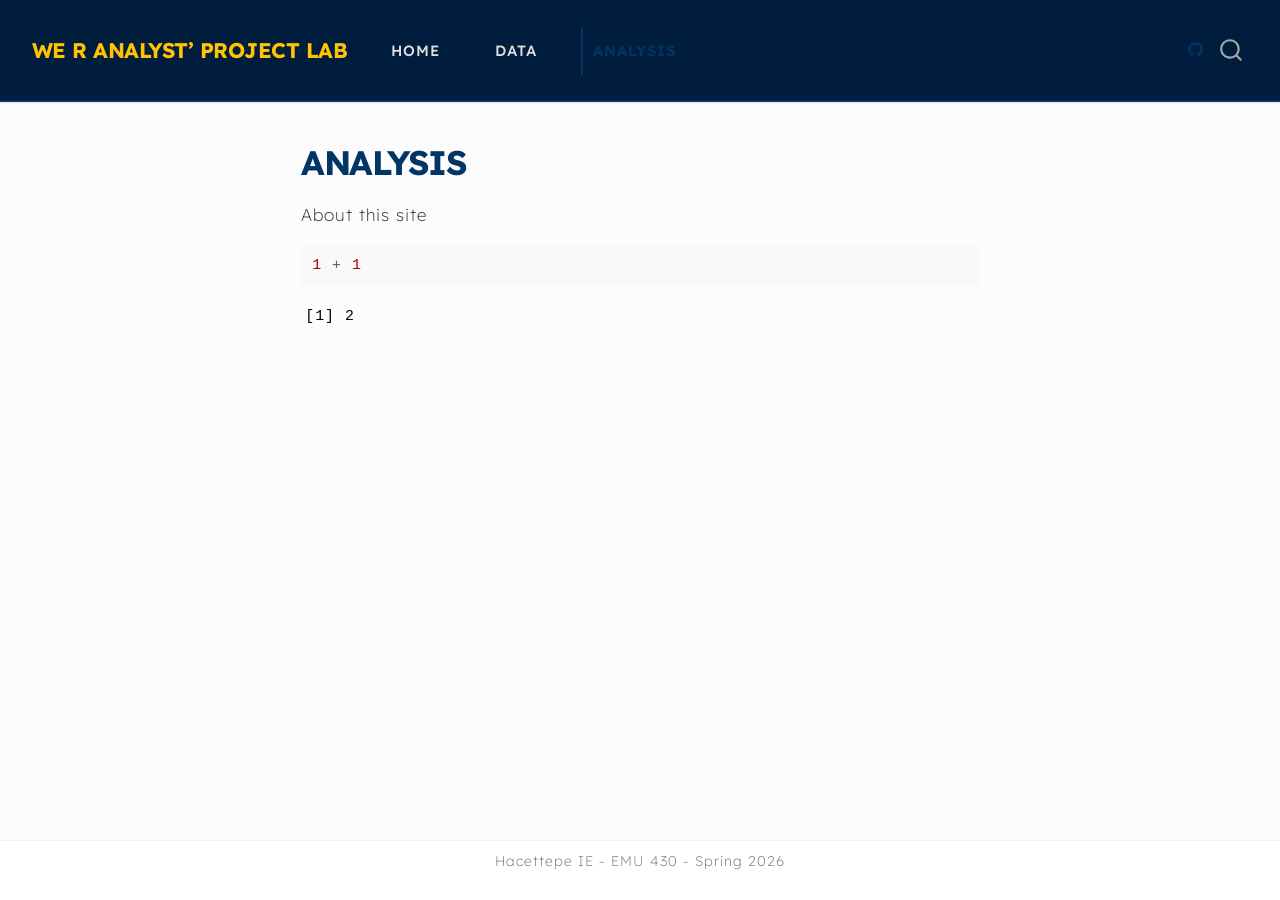
==== commit 03c68b6e: "data page bitti" ====
--- a/docs/analysis.html
+++ b/docs/analysis.html
@@ -598,7 +598,7 @@
       &nbsp;
     </div>   
     <div class="nav-footer-center">
-<p>Hacettepe IE - EMU 430 - Fall 2024</p>
+<p>Hacettepe IE - EMU 430 - Spring 2026</p>
 </div>
     <div class="nav-footer-right">
       &nbsp;
--- a/docs/styles.css
+++ b/docs/styles.css
@@ -112,4 +112,5 @@
 /* Sayfa genelindeki olası diğer çizgileri de garantiye alalım */
 header {
   border-top: none !important;
-}+}
+/*fgrfgrggg
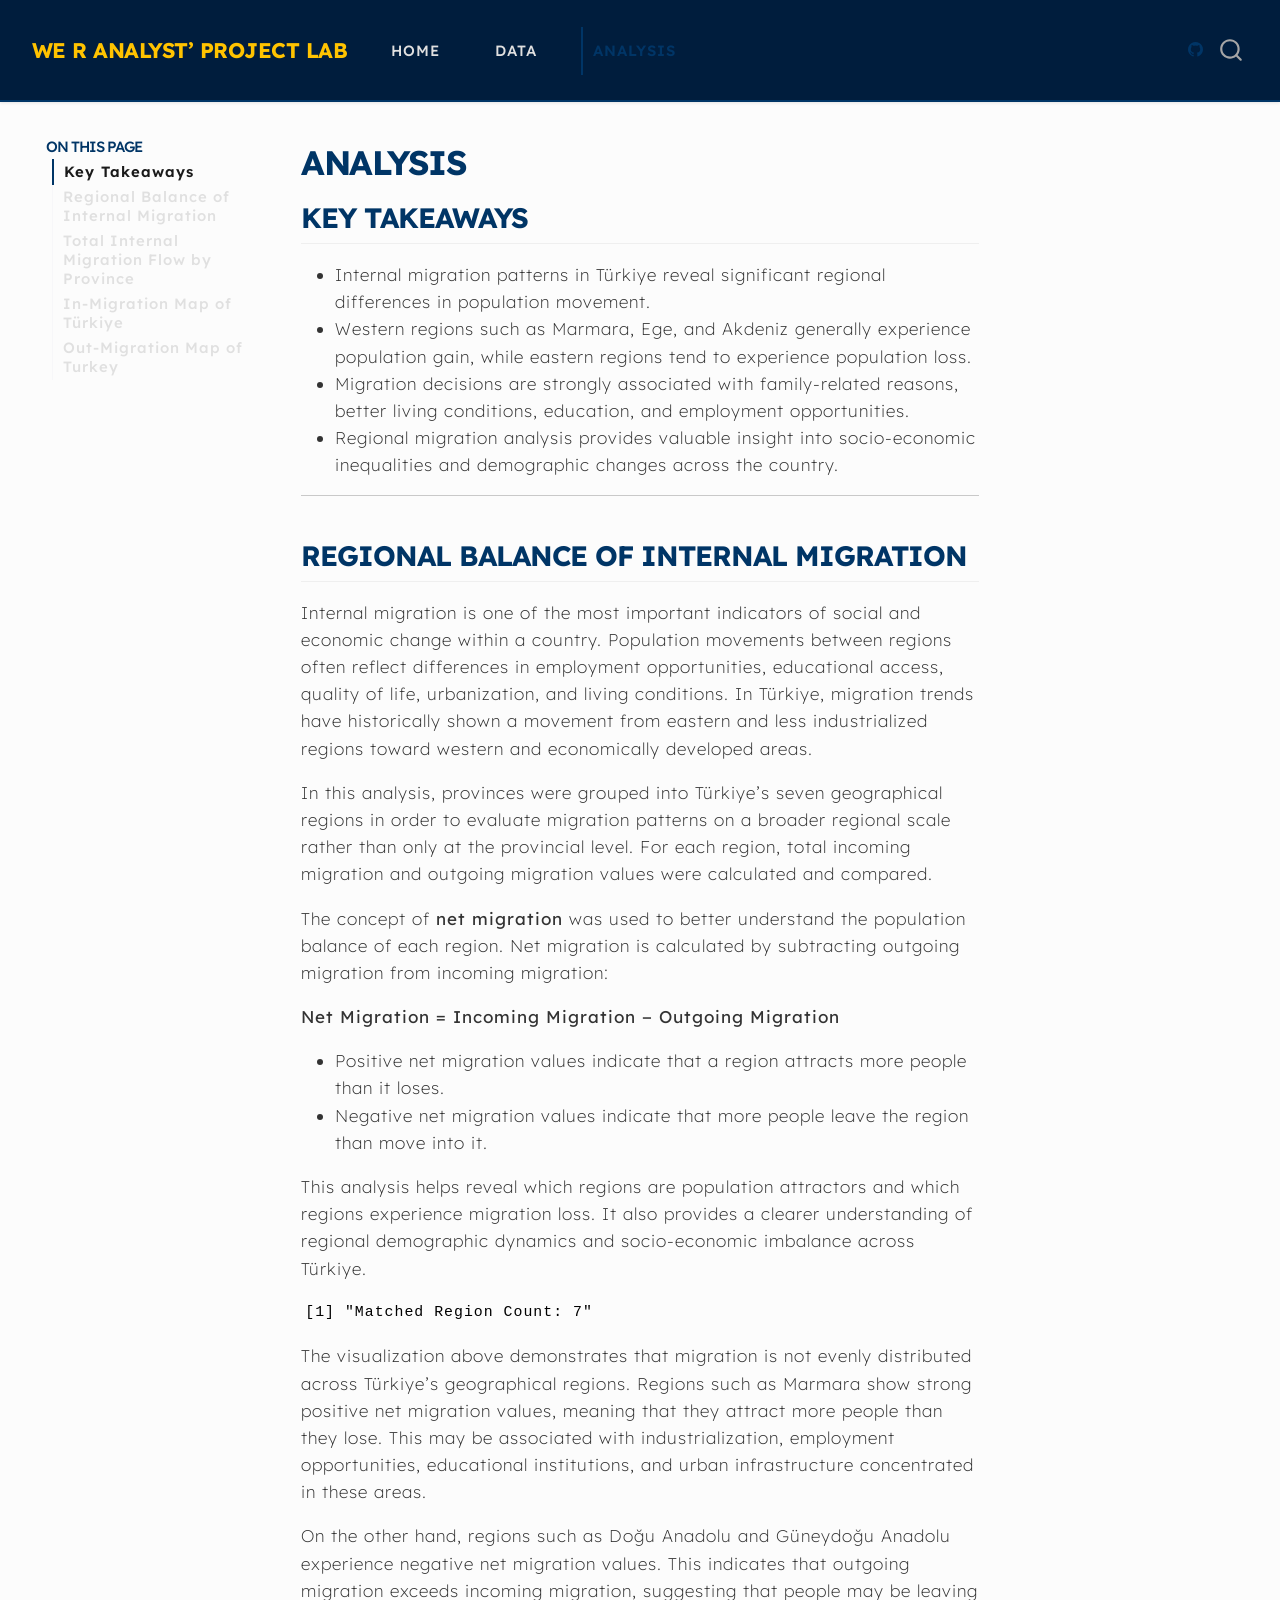
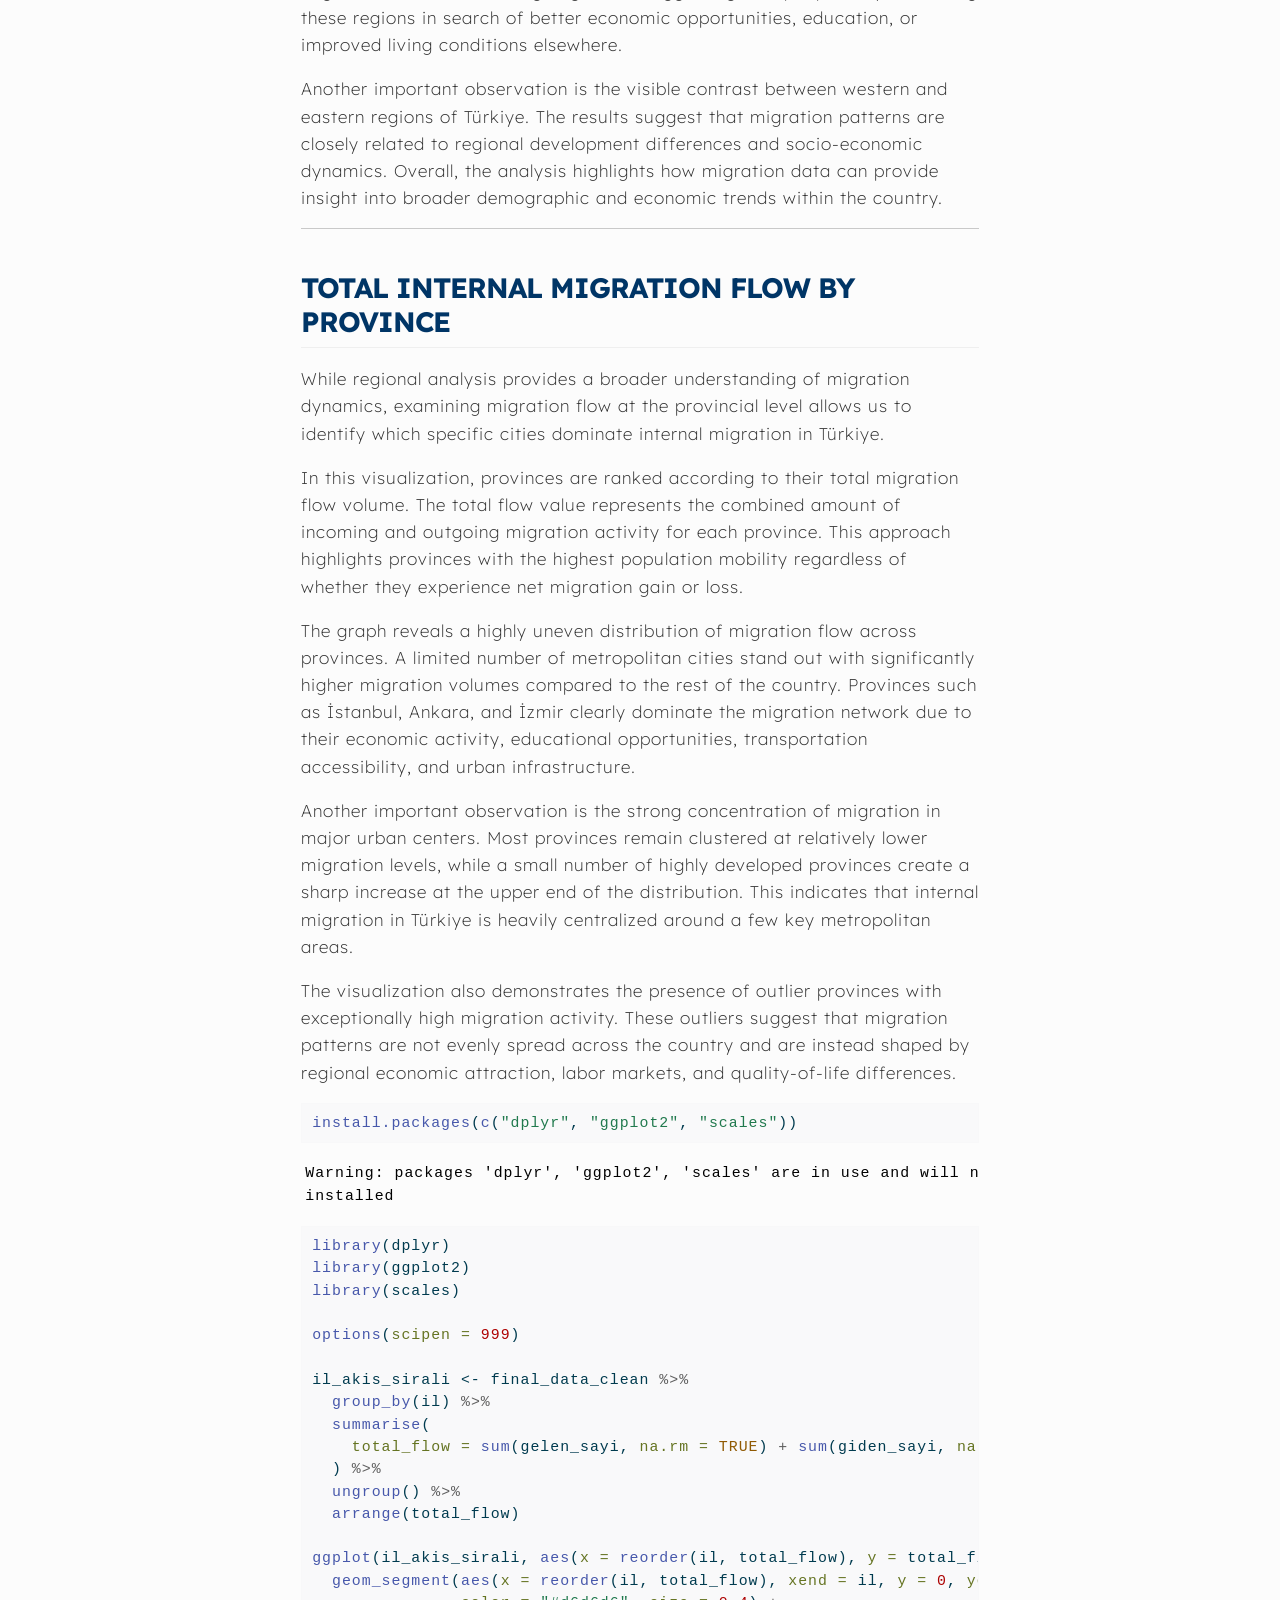
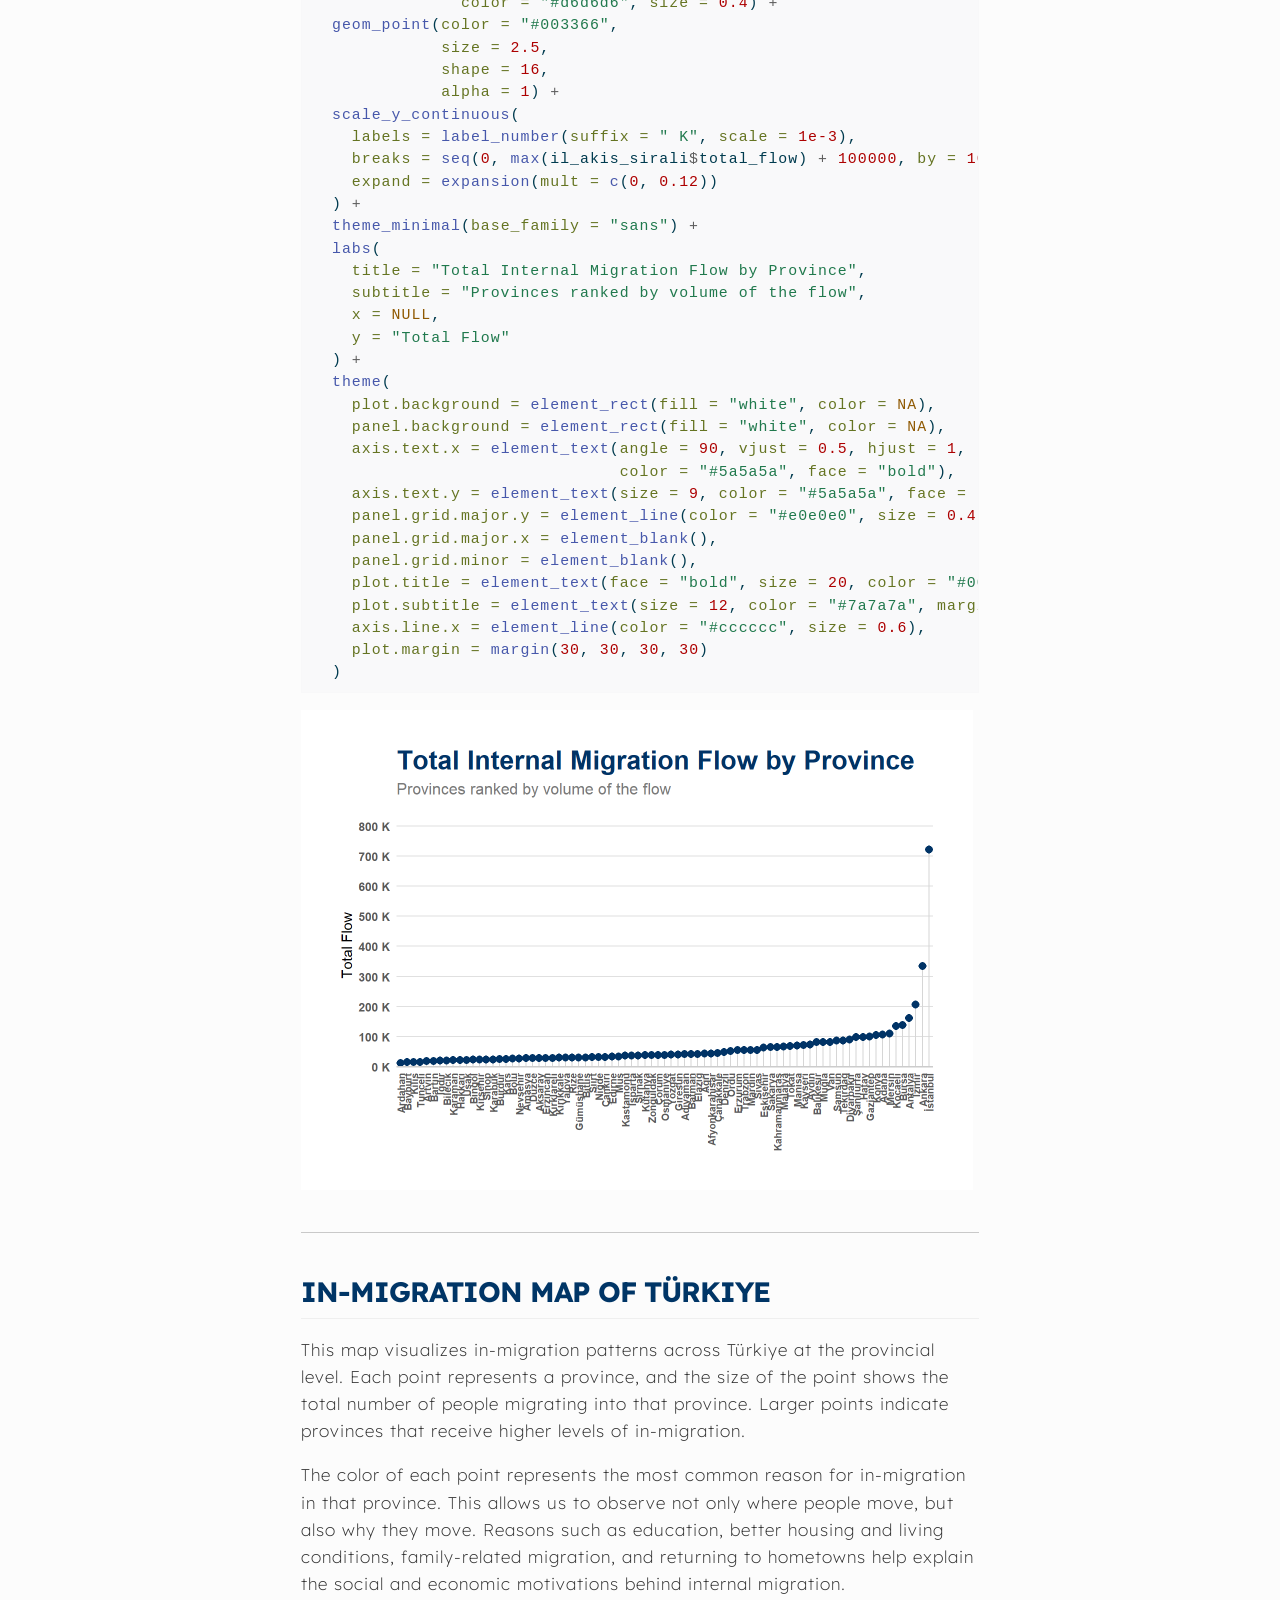
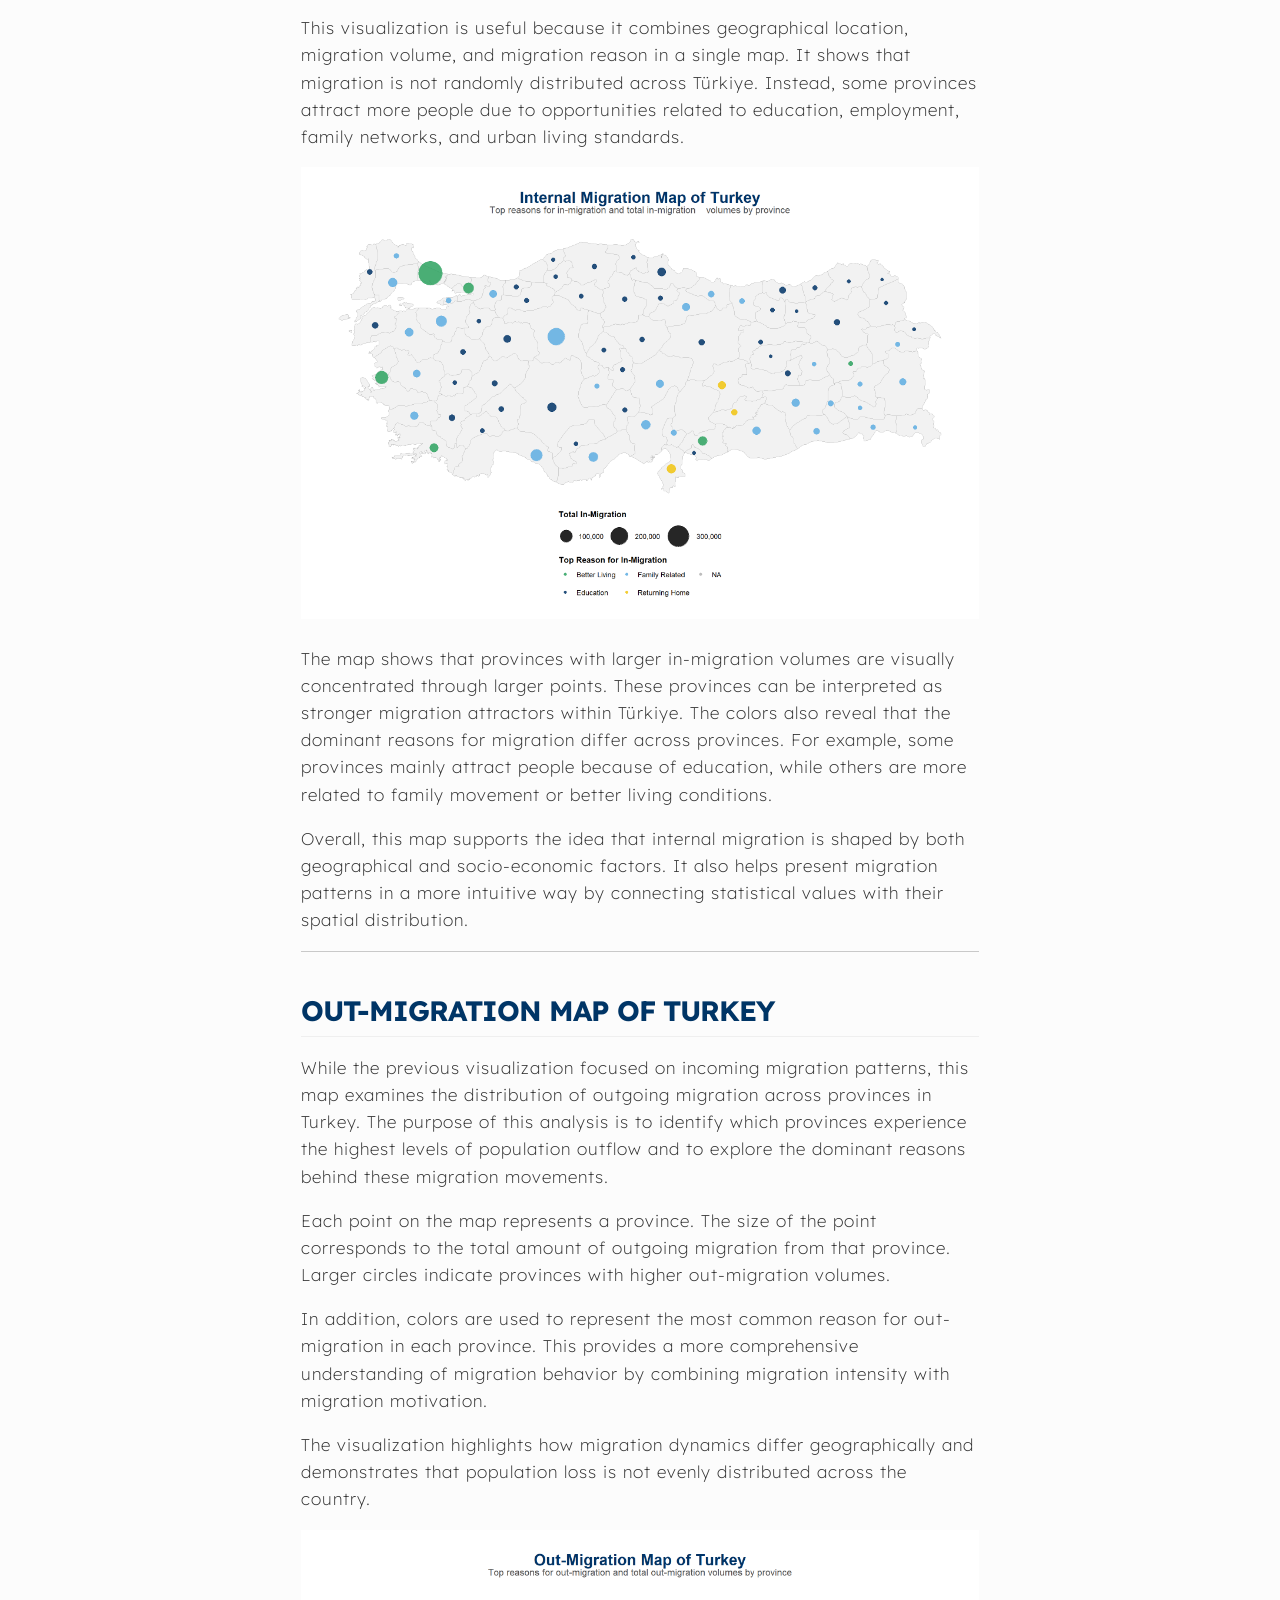
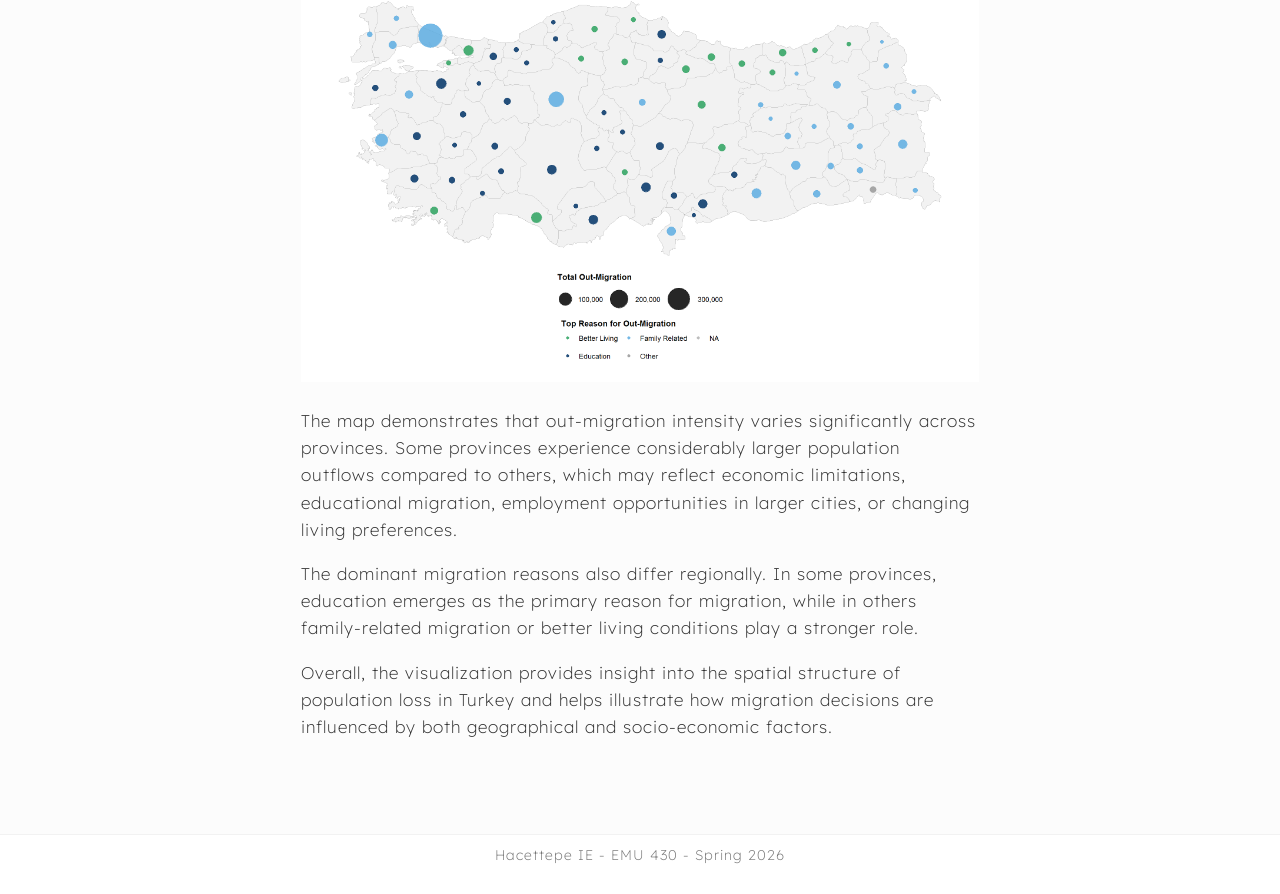
==== commit f086e799: "analiz 1 grafik kaldı" ====
--- a/docs/analysis.html
+++ b/docs/analysis.html
@@ -152,7 +152,17 @@
 <div id="quarto-content" class="quarto-container page-columns page-rows-contents page-layout-article page-navbar">
 <!-- sidebar -->
   <nav id="quarto-sidebar" class="sidebar collapse collapse-horizontal quarto-sidebar-collapse-item sidebar-navigation floating overflow-auto">
-    
+    <nav id="TOC" role="doc-toc" class="toc-active">
+    <h2 id="toc-title">On this page</h2>
+   
+  <ul>
+  <li><a href="#key-takeaways" id="toc-key-takeaways" class="nav-link active" data-scroll-target="#key-takeaways">Key Takeaways</a></li>
+  <li><a href="#regional-balance-of-internal-migration" id="toc-regional-balance-of-internal-migration" class="nav-link" data-scroll-target="#regional-balance-of-internal-migration">Regional Balance of Internal Migration</a></li>
+  <li><a href="#total-internal-migration-flow-by-province" id="toc-total-internal-migration-flow-by-province" class="nav-link" data-scroll-target="#total-internal-migration-flow-by-province">Total Internal Migration Flow by Province</a></li>
+  <li><a href="#in-migration-map-of-türkiye" id="toc-in-migration-map-of-türkiye" class="nav-link" data-scroll-target="#in-migration-map-of-türkiye">In-Migration Map of Türkiye</a></li>
+  <li><a href="#out-migration-map-of-turkey" id="toc-out-migration-map-of-turkey" class="nav-link" data-scroll-target="#out-migration-map-of-turkey">Out-Migration Map of Turkey</a></li>
+  </ul>
+</nav>
 </nav>
 <div id="quarto-sidebar-glass" class="quarto-sidebar-collapse-item" data-bs-toggle="collapse" data-bs-target=".quarto-sidebar-collapse-item"></div>
 <!-- margin-sidebar -->
@@ -180,15 +190,146 @@
 </header>
 
 
-<p>About this site</p>
+<section id="key-takeaways" class="level2">
+<h2 class="anchored" data-anchor-id="key-takeaways">Key Takeaways</h2>
+<ul>
+<li>Internal migration patterns in Türkiye reveal significant regional differences in population movement.</li>
+<li>Western regions such as Marmara, Ege, and Akdeniz generally experience population gain, while eastern regions tend to experience population loss.</li>
+<li>Migration decisions are strongly associated with family-related reasons, better living conditions, education, and employment opportunities.</li>
+<li>Regional migration analysis provides valuable insight into socio-economic inequalities and demographic changes across the country.</li>
+</ul>
+<hr>
+</section>
+<section id="regional-balance-of-internal-migration" class="level2">
+<h2 class="anchored" data-anchor-id="regional-balance-of-internal-migration">Regional Balance of Internal Migration</h2>
+<p>Internal migration is one of the most important indicators of social and economic change within a country. Population movements between regions often reflect differences in employment opportunities, educational access, quality of life, urbanization, and living conditions. In Türkiye, migration trends have historically shown a movement from eastern and less industrialized regions toward western and economically developed areas.</p>
+<p>In this analysis, provinces were grouped into Türkiye’s seven geographical regions in order to evaluate migration patterns on a broader regional scale rather than only at the provincial level. For each region, total incoming migration and outgoing migration values were calculated and compared.</p>
+<p>The concept of <strong>net migration</strong> was used to better understand the population balance of each region. Net migration is calculated by subtracting outgoing migration from incoming migration:</p>
+<p><strong>Net Migration = Incoming Migration − Outgoing Migration</strong></p>
+<ul>
+<li>Positive net migration values indicate that a region attracts more people than it loses.</li>
+<li>Negative net migration values indicate that more people leave the region than move into it.</li>
+</ul>
+<p>This analysis helps reveal which regions are population attractors and which regions experience migration loss. It also provides a clearer understanding of regional demographic dynamics and socio-economic imbalance across Türkiye.</p>
 <div class="cell">
-<div class="code-copy-outer-scaffold"><div class="sourceCode cell-code" id="cb1"><pre class="sourceCode r code-with-copy"><code class="sourceCode r"><span id="cb1-1"><a href="#cb1-1" aria-hidden="true" tabindex="-1"></a><span class="dv">1</span> <span class="sc">+</span> <span class="dv">1</span></span></code></pre></div><button title="Copy to Clipboard" class="code-copy-button"><i class="bi"></i></button></div>
 <div class="cell-output cell-output-stdout">
-<pre><code>[1] 2</code></pre>
-</div>
-</div>
-
-
+<pre><code>[1] "Matched Region Count: 7"</code></pre>
+</div>
+</div>
+<p>The visualization above demonstrates that migration is not evenly distributed across Türkiye’s geographical regions. Regions such as Marmara show strong positive net migration values, meaning that they attract more people than they lose. This may be associated with industrialization, employment opportunities, educational institutions, and urban infrastructure concentrated in these areas.</p>
+<p>On the other hand, regions such as Doğu Anadolu and Güneydoğu Anadolu experience negative net migration values. This indicates that outgoing migration exceeds incoming migration, suggesting that people may be leaving these regions in search of better economic opportunities, education, or improved living conditions elsewhere.</p>
+<p>Another important observation is the visible contrast between western and eastern regions of Türkiye. The results suggest that migration patterns are closely related to regional development differences and socio-economic dynamics. Overall, the analysis highlights how migration data can provide insight into broader demographic and economic trends within the country.</p>
+<hr>
+</section>
+<section id="total-internal-migration-flow-by-province" class="level2">
+<h2 class="anchored" data-anchor-id="total-internal-migration-flow-by-province">Total Internal Migration Flow by Province</h2>
+<p>While regional analysis provides a broader understanding of migration dynamics, examining migration flow at the provincial level allows us to identify which specific cities dominate internal migration in Türkiye.</p>
+<p>In this visualization, provinces are ranked according to their total migration flow volume. The total flow value represents the combined amount of incoming and outgoing migration activity for each province. This approach highlights provinces with the highest population mobility regardless of whether they experience net migration gain or loss.</p>
+<p>The graph reveals a highly uneven distribution of migration flow across provinces. A limited number of metropolitan cities stand out with significantly higher migration volumes compared to the rest of the country. Provinces such as İstanbul, Ankara, and İzmir clearly dominate the migration network due to their economic activity, educational opportunities, transportation accessibility, and urban infrastructure.</p>
+<p>Another important observation is the strong concentration of migration in major urban centers. Most provinces remain clustered at relatively lower migration levels, while a small number of highly developed provinces create a sharp increase at the upper end of the distribution. This indicates that internal migration in Türkiye is heavily centralized around a few key metropolitan areas.</p>
+<p>The visualization also demonstrates the presence of outlier provinces with exceptionally high migration activity. These outliers suggest that migration patterns are not evenly spread across the country and are instead shaped by regional economic attraction, labor markets, and quality-of-life differences.</p>
+<div class="cell">
+<div class="code-copy-outer-scaffold"><div class="sourceCode cell-code" id="cb2"><pre class="sourceCode r code-with-copy"><code class="sourceCode r"><span id="cb2-1"><a href="#cb2-1" aria-hidden="true" tabindex="-1"></a><span class="fu">install.packages</span>(<span class="fu">c</span>(<span class="st">"dplyr"</span>, <span class="st">"ggplot2"</span>, <span class="st">"scales"</span>))</span></code></pre></div><button title="Copy to Clipboard" class="code-copy-button"><i class="bi"></i></button></div>
+<div class="cell-output cell-output-stderr">
+<pre><code>Warning: packages 'dplyr', 'ggplot2', 'scales' are in use and will not be
+installed</code></pre>
+</div>
+<div class="code-copy-outer-scaffold"><div class="sourceCode cell-code" id="cb4"><pre class="sourceCode r code-with-copy"><code class="sourceCode r"><span id="cb4-1"><a href="#cb4-1" aria-hidden="true" tabindex="-1"></a><span class="fu">library</span>(dplyr)</span>
+<span id="cb4-2"><a href="#cb4-2" aria-hidden="true" tabindex="-1"></a><span class="fu">library</span>(ggplot2)</span>
+<span id="cb4-3"><a href="#cb4-3" aria-hidden="true" tabindex="-1"></a><span class="fu">library</span>(scales)</span>
+<span id="cb4-4"><a href="#cb4-4" aria-hidden="true" tabindex="-1"></a></span>
+<span id="cb4-5"><a href="#cb4-5" aria-hidden="true" tabindex="-1"></a><span class="fu">options</span>(<span class="at">scipen =</span> <span class="dv">999</span>)</span>
+<span id="cb4-6"><a href="#cb4-6" aria-hidden="true" tabindex="-1"></a></span>
+<span id="cb4-7"><a href="#cb4-7" aria-hidden="true" tabindex="-1"></a>il_akis_sirali <span class="ot">&lt;-</span> final_data_clean <span class="sc">%&gt;%</span></span>
+<span id="cb4-8"><a href="#cb4-8" aria-hidden="true" tabindex="-1"></a>  <span class="fu">group_by</span>(il) <span class="sc">%&gt;%</span></span>
+<span id="cb4-9"><a href="#cb4-9" aria-hidden="true" tabindex="-1"></a>  <span class="fu">summarise</span>(</span>
+<span id="cb4-10"><a href="#cb4-10" aria-hidden="true" tabindex="-1"></a>    <span class="at">total_flow =</span> <span class="fu">sum</span>(gelen_sayi, <span class="at">na.rm =</span> <span class="cn">TRUE</span>) <span class="sc">+</span> <span class="fu">sum</span>(giden_sayi, <span class="at">na.rm =</span> <span class="cn">TRUE</span>)</span>
+<span id="cb4-11"><a href="#cb4-11" aria-hidden="true" tabindex="-1"></a>  ) <span class="sc">%&gt;%</span></span>
+<span id="cb4-12"><a href="#cb4-12" aria-hidden="true" tabindex="-1"></a>  <span class="fu">ungroup</span>() <span class="sc">%&gt;%</span></span>
+<span id="cb4-13"><a href="#cb4-13" aria-hidden="true" tabindex="-1"></a>  <span class="fu">arrange</span>(total_flow)</span>
+<span id="cb4-14"><a href="#cb4-14" aria-hidden="true" tabindex="-1"></a></span>
+<span id="cb4-15"><a href="#cb4-15" aria-hidden="true" tabindex="-1"></a><span class="fu">ggplot</span>(il_akis_sirali, <span class="fu">aes</span>(<span class="at">x =</span> <span class="fu">reorder</span>(il, total_flow), <span class="at">y =</span> total_flow)) <span class="sc">+</span></span>
+<span id="cb4-16"><a href="#cb4-16" aria-hidden="true" tabindex="-1"></a>  <span class="fu">geom_segment</span>(<span class="fu">aes</span>(<span class="at">x =</span> <span class="fu">reorder</span>(il, total_flow), <span class="at">xend =</span> il, <span class="at">y =</span> <span class="dv">0</span>, <span class="at">yend =</span> total_flow), </span>
+<span id="cb4-17"><a href="#cb4-17" aria-hidden="true" tabindex="-1"></a>               <span class="at">color =</span> <span class="st">"#d6d6d6"</span>, <span class="at">size =</span> <span class="fl">0.4</span>) <span class="sc">+</span></span>
+<span id="cb4-18"><a href="#cb4-18" aria-hidden="true" tabindex="-1"></a>  <span class="fu">geom_point</span>(<span class="at">color =</span> <span class="st">"#003366"</span>, </span>
+<span id="cb4-19"><a href="#cb4-19" aria-hidden="true" tabindex="-1"></a>             <span class="at">size =</span> <span class="fl">2.5</span>, </span>
+<span id="cb4-20"><a href="#cb4-20" aria-hidden="true" tabindex="-1"></a>             <span class="at">shape =</span> <span class="dv">16</span>, </span>
+<span id="cb4-21"><a href="#cb4-21" aria-hidden="true" tabindex="-1"></a>             <span class="at">alpha =</span> <span class="dv">1</span>) <span class="sc">+</span></span>
+<span id="cb4-22"><a href="#cb4-22" aria-hidden="true" tabindex="-1"></a>  <span class="fu">scale_y_continuous</span>(</span>
+<span id="cb4-23"><a href="#cb4-23" aria-hidden="true" tabindex="-1"></a>    <span class="at">labels =</span> <span class="fu">label_number</span>(<span class="at">suffix =</span> <span class="st">" K"</span>, <span class="at">scale =</span> <span class="fl">1e-3</span>),</span>
+<span id="cb4-24"><a href="#cb4-24" aria-hidden="true" tabindex="-1"></a>    <span class="at">breaks =</span> <span class="fu">seq</span>(<span class="dv">0</span>, <span class="fu">max</span>(il_akis_sirali<span class="sc">$</span>total_flow) <span class="sc">+</span> <span class="dv">100000</span>, <span class="at">by =</span> <span class="dv">100000</span>),</span>
+<span id="cb4-25"><a href="#cb4-25" aria-hidden="true" tabindex="-1"></a>    <span class="at">expand =</span> <span class="fu">expansion</span>(<span class="at">mult =</span> <span class="fu">c</span>(<span class="dv">0</span>, <span class="fl">0.12</span>))</span>
+<span id="cb4-26"><a href="#cb4-26" aria-hidden="true" tabindex="-1"></a>  ) <span class="sc">+</span></span>
+<span id="cb4-27"><a href="#cb4-27" aria-hidden="true" tabindex="-1"></a>  <span class="fu">theme_minimal</span>(<span class="at">base_family =</span> <span class="st">"sans"</span>) <span class="sc">+</span></span>
+<span id="cb4-28"><a href="#cb4-28" aria-hidden="true" tabindex="-1"></a>  <span class="fu">labs</span>(</span>
+<span id="cb4-29"><a href="#cb4-29" aria-hidden="true" tabindex="-1"></a>    <span class="at">title =</span> <span class="st">"Total Internal Migration Flow by Province"</span>,</span>
+<span id="cb4-30"><a href="#cb4-30" aria-hidden="true" tabindex="-1"></a>    <span class="at">subtitle =</span> <span class="st">"Provinces ranked by volume of the flow"</span>,</span>
+<span id="cb4-31"><a href="#cb4-31" aria-hidden="true" tabindex="-1"></a>    <span class="at">x =</span> <span class="cn">NULL</span>, </span>
+<span id="cb4-32"><a href="#cb4-32" aria-hidden="true" tabindex="-1"></a>    <span class="at">y =</span> <span class="st">"Total Flow"</span></span>
+<span id="cb4-33"><a href="#cb4-33" aria-hidden="true" tabindex="-1"></a>  ) <span class="sc">+</span></span>
+<span id="cb4-34"><a href="#cb4-34" aria-hidden="true" tabindex="-1"></a>  <span class="fu">theme</span>(</span>
+<span id="cb4-35"><a href="#cb4-35" aria-hidden="true" tabindex="-1"></a>    <span class="at">plot.background =</span> <span class="fu">element_rect</span>(<span class="at">fill =</span> <span class="st">"white"</span>, <span class="at">color =</span> <span class="cn">NA</span>),</span>
+<span id="cb4-36"><a href="#cb4-36" aria-hidden="true" tabindex="-1"></a>    <span class="at">panel.background =</span> <span class="fu">element_rect</span>(<span class="at">fill =</span> <span class="st">"white"</span>, <span class="at">color =</span> <span class="cn">NA</span>),</span>
+<span id="cb4-37"><a href="#cb4-37" aria-hidden="true" tabindex="-1"></a>    <span class="at">axis.text.x =</span> <span class="fu">element_text</span>(<span class="at">angle =</span> <span class="dv">90</span>, <span class="at">vjust =</span> <span class="fl">0.5</span>, <span class="at">hjust =</span> <span class="dv">1</span>, <span class="at">size =</span> <span class="fl">7.5</span>, </span>
+<span id="cb4-38"><a href="#cb4-38" aria-hidden="true" tabindex="-1"></a>                               <span class="at">color =</span> <span class="st">"#5a5a5a"</span>, <span class="at">face =</span> <span class="st">"bold"</span>),</span>
+<span id="cb4-39"><a href="#cb4-39" aria-hidden="true" tabindex="-1"></a>    <span class="at">axis.text.y =</span> <span class="fu">element_text</span>(<span class="at">size =</span> <span class="dv">9</span>, <span class="at">color =</span> <span class="st">"#5a5a5a"</span>, <span class="at">face =</span> <span class="st">"bold"</span>),</span>
+<span id="cb4-40"><a href="#cb4-40" aria-hidden="true" tabindex="-1"></a>    <span class="at">panel.grid.major.y =</span> <span class="fu">element_line</span>(<span class="at">color =</span> <span class="st">"#e0e0e0"</span>, <span class="at">size =</span> <span class="fl">0.4</span>), </span>
+<span id="cb4-41"><a href="#cb4-41" aria-hidden="true" tabindex="-1"></a>    <span class="at">panel.grid.major.x =</span> <span class="fu">element_blank</span>(),</span>
+<span id="cb4-42"><a href="#cb4-42" aria-hidden="true" tabindex="-1"></a>    <span class="at">panel.grid.minor =</span> <span class="fu">element_blank</span>(),</span>
+<span id="cb4-43"><a href="#cb4-43" aria-hidden="true" tabindex="-1"></a>    <span class="at">plot.title =</span> <span class="fu">element_text</span>(<span class="at">face =</span> <span class="st">"bold"</span>, <span class="at">size =</span> <span class="dv">20</span>, <span class="at">color =</span> <span class="st">"#003366"</span>, <span class="at">hjust =</span> <span class="dv">0</span>),</span>
+<span id="cb4-44"><a href="#cb4-44" aria-hidden="true" tabindex="-1"></a>    <span class="at">plot.subtitle =</span> <span class="fu">element_text</span>(<span class="at">size =</span> <span class="dv">12</span>, <span class="at">color =</span> <span class="st">"#7a7a7a"</span>, <span class="at">margin =</span> <span class="fu">margin</span>(<span class="at">b =</span> <span class="dv">20</span>), <span class="at">hjust =</span> <span class="dv">0</span>),</span>
+<span id="cb4-45"><a href="#cb4-45" aria-hidden="true" tabindex="-1"></a>    <span class="at">axis.line.x =</span> <span class="fu">element_line</span>(<span class="at">color =</span> <span class="st">"#cccccc"</span>, <span class="at">size =</span> <span class="fl">0.6</span>),</span>
+<span id="cb4-46"><a href="#cb4-46" aria-hidden="true" tabindex="-1"></a>    <span class="at">plot.margin =</span> <span class="fu">margin</span>(<span class="dv">30</span>, <span class="dv">30</span>, <span class="dv">30</span>, <span class="dv">30</span>)</span>
+<span id="cb4-47"><a href="#cb4-47" aria-hidden="true" tabindex="-1"></a>  )</span></code></pre></div><button title="Copy to Clipboard" class="code-copy-button"><i class="bi"></i></button></div>
+<div class="cell-output-display">
+<div>
+<figure class="figure">
+<p><img src="analysis_files/figure-html/unnamed-chunk-3-1.png" class="img-fluid figure-img" width="672"></p>
+</figure>
+</div>
+</div>
+</div>
+<hr>
+</section>
+<section id="in-migration-map-of-türkiye" class="level2">
+<h2 class="anchored" data-anchor-id="in-migration-map-of-türkiye">In-Migration Map of Türkiye</h2>
+<p>This map visualizes in-migration patterns across Türkiye at the provincial level. Each point represents a province, and the size of the point shows the total number of people migrating into that province. Larger points indicate provinces that receive higher levels of in-migration.</p>
+<p>The color of each point represents the most common reason for in-migration in that province. This allows us to observe not only where people move, but also why they move. Reasons such as education, better housing and living conditions, family-related migration, and returning to hometowns help explain the social and economic motivations behind internal migration.</p>
+<p>This visualization is useful because it combines geographical location, migration volume, and migration reason in a single map. It shows that migration is not randomly distributed across Türkiye. Instead, some provinces attract more people due to opportunities related to education, employment, family networks, and urban living standards.</p>
+<div class="cell">
+<div class="cell-output-display">
+<div>
+<figure class="figure">
+<p><img src="analysis_files/figure-html/unnamed-chunk-4-1.png" class="img-fluid figure-img" width="1152"></p>
+</figure>
+</div>
+</div>
+</div>
+<p>The map shows that provinces with larger in-migration volumes are visually concentrated through larger points. These provinces can be interpreted as stronger migration attractors within Türkiye. The colors also reveal that the dominant reasons for migration differ across provinces. For example, some provinces mainly attract people because of education, while others are more related to family movement or better living conditions.</p>
+<p>Overall, this map supports the idea that internal migration is shaped by both geographical and socio-economic factors. It also helps present migration patterns in a more intuitive way by connecting statistical values with their spatial distribution.</p>
+<hr>
+</section>
+<section id="out-migration-map-of-turkey" class="level2">
+<h2 class="anchored" data-anchor-id="out-migration-map-of-turkey">Out-Migration Map of Turkey</h2>
+<p>While the previous visualization focused on incoming migration patterns, this map examines the distribution of outgoing migration across provinces in Turkey. The purpose of this analysis is to identify which provinces experience the highest levels of population outflow and to explore the dominant reasons behind these migration movements.</p>
+<p>Each point on the map represents a province. The size of the point corresponds to the total amount of outgoing migration from that province. Larger circles indicate provinces with higher out-migration volumes.</p>
+<p>In addition, colors are used to represent the most common reason for out-migration in each province. This provides a more comprehensive understanding of migration behavior by combining migration intensity with migration motivation.</p>
+<p>The visualization highlights how migration dynamics differ geographically and demonstrates that population loss is not evenly distributed across the country.</p>
+<div class="cell">
+<div class="cell-output-display">
+<div>
+<figure class="figure">
+<p><img src="analysis_files/figure-html/unnamed-chunk-5-1.png" class="img-fluid figure-img" width="1152"></p>
+</figure>
+</div>
+</div>
+</div>
+<p>The map demonstrates that out-migration intensity varies significantly across provinces. Some provinces experience considerably larger population outflows compared to others, which may reflect economic limitations, educational migration, employment opportunities in larger cities, or changing living preferences.</p>
+<p>The dominant migration reasons also differ regionally. In some provinces, education emerges as the primary reason for migration, while in others family-related migration or better living conditions play a stronger role.</p>
+<p>Overall, the visualization provides insight into the spatial structure of population loss in Turkey and helps illustrate how migration decisions are influenced by both geographical and socio-economic factors.</p>
+
+
+</section>
 
 <a onclick="window.scrollTo(0, 0); return false;" role="button" id="quarto-back-to-top"><i class="bi bi-arrow-up"></i> Back to top</a></main> <!-- /main -->
 <script id="quarto-html-after-body" type="application/javascript">
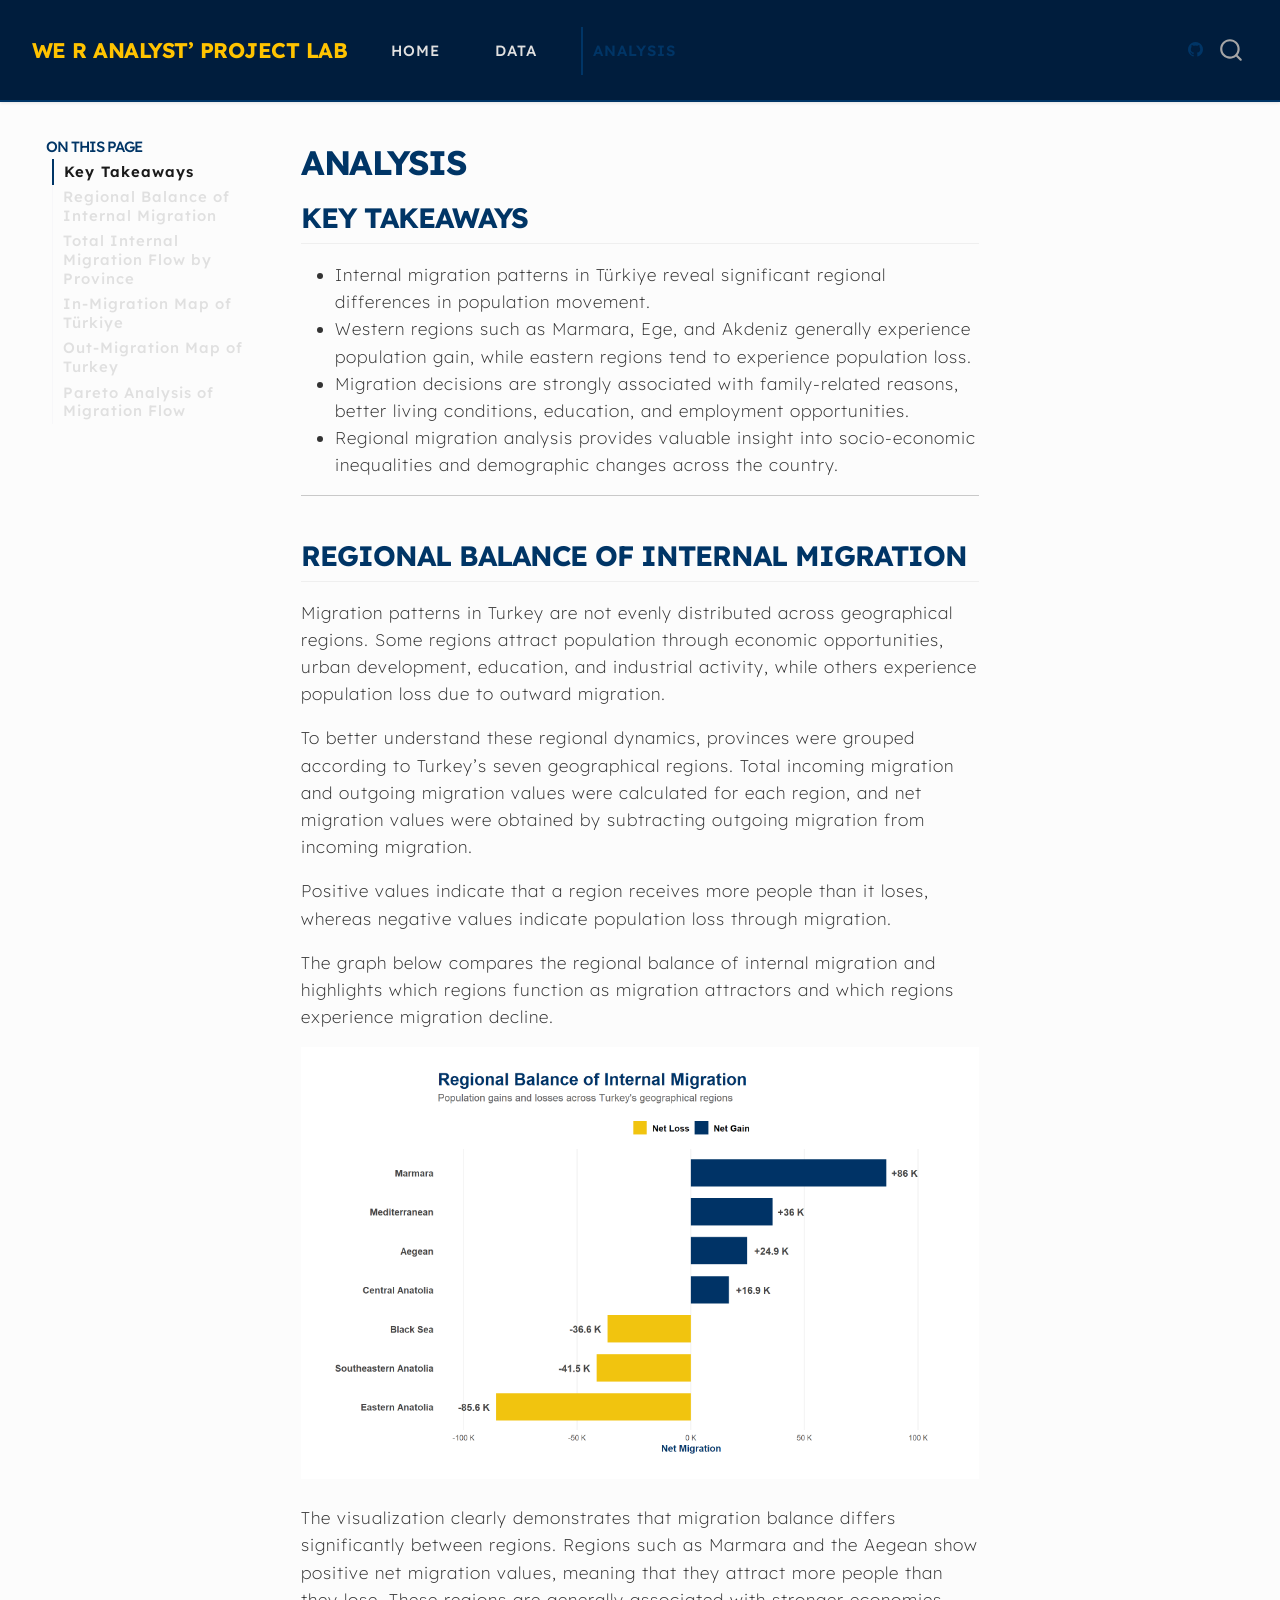
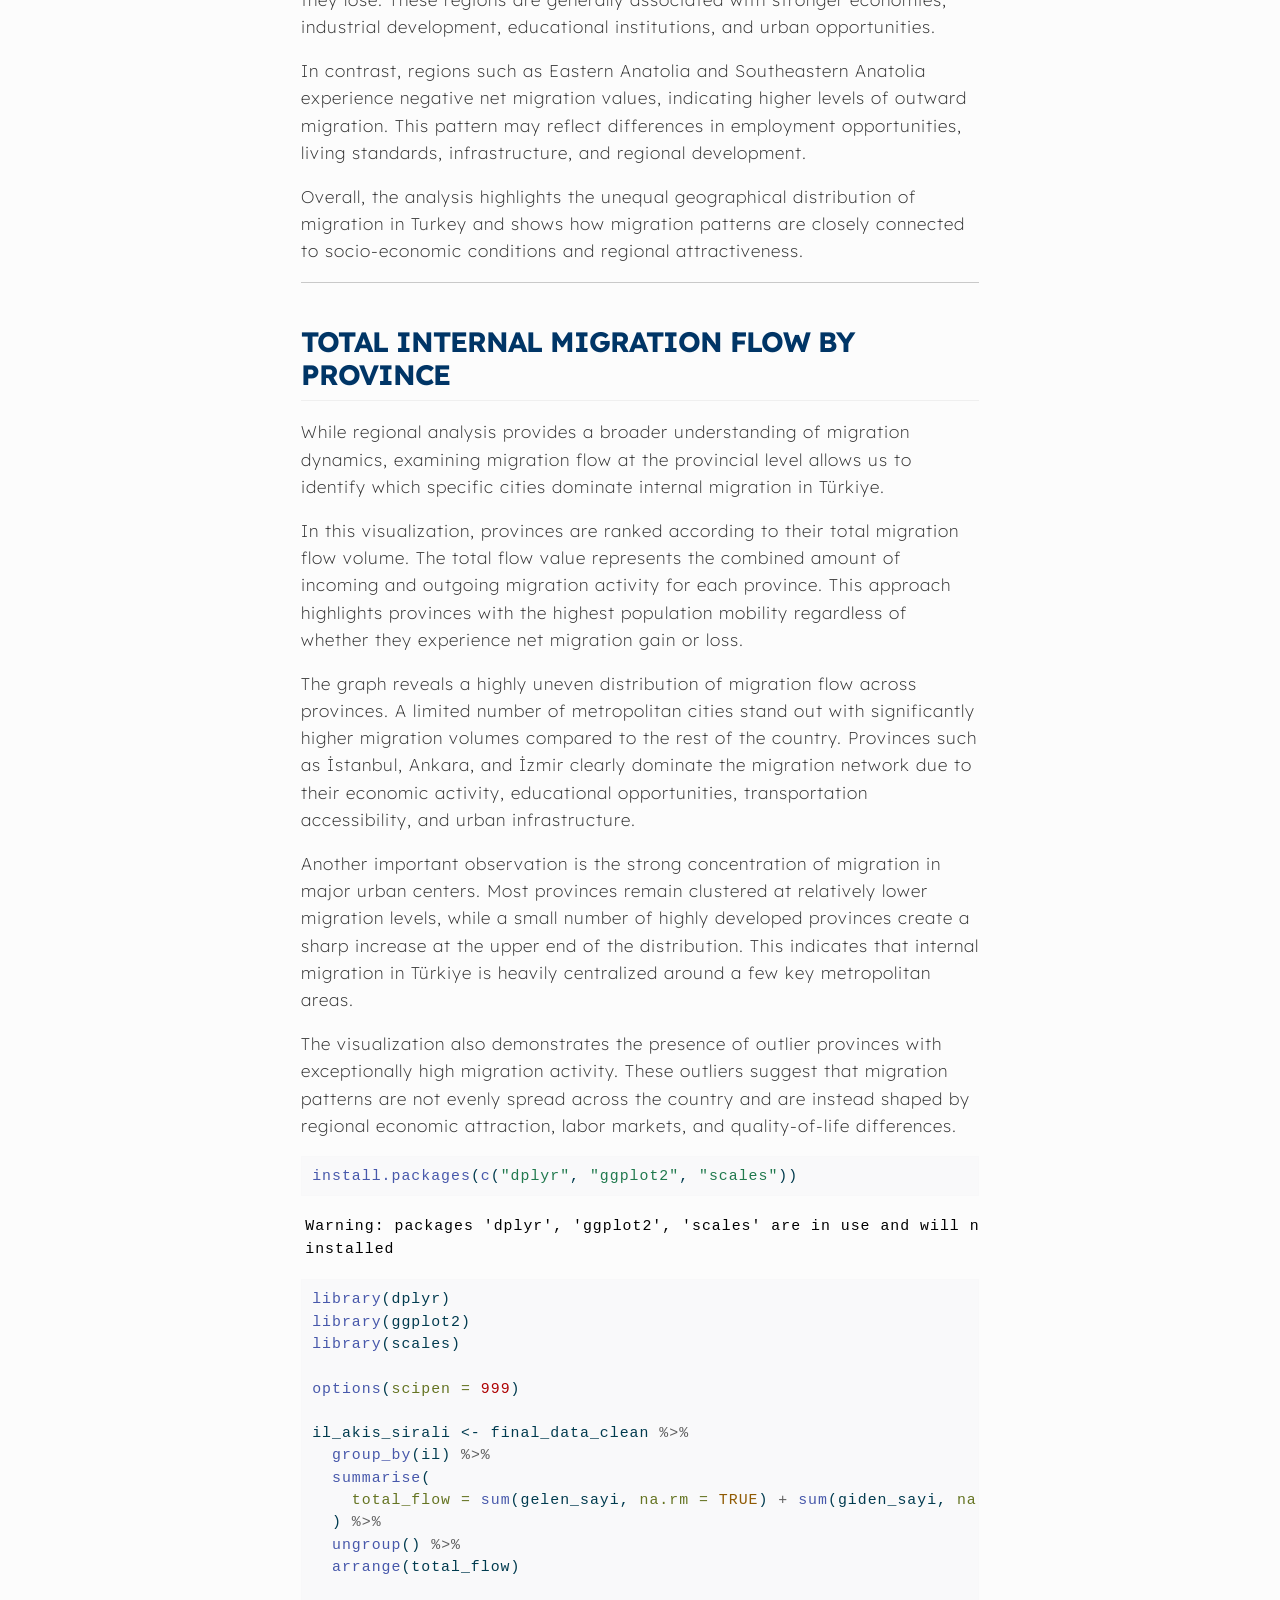
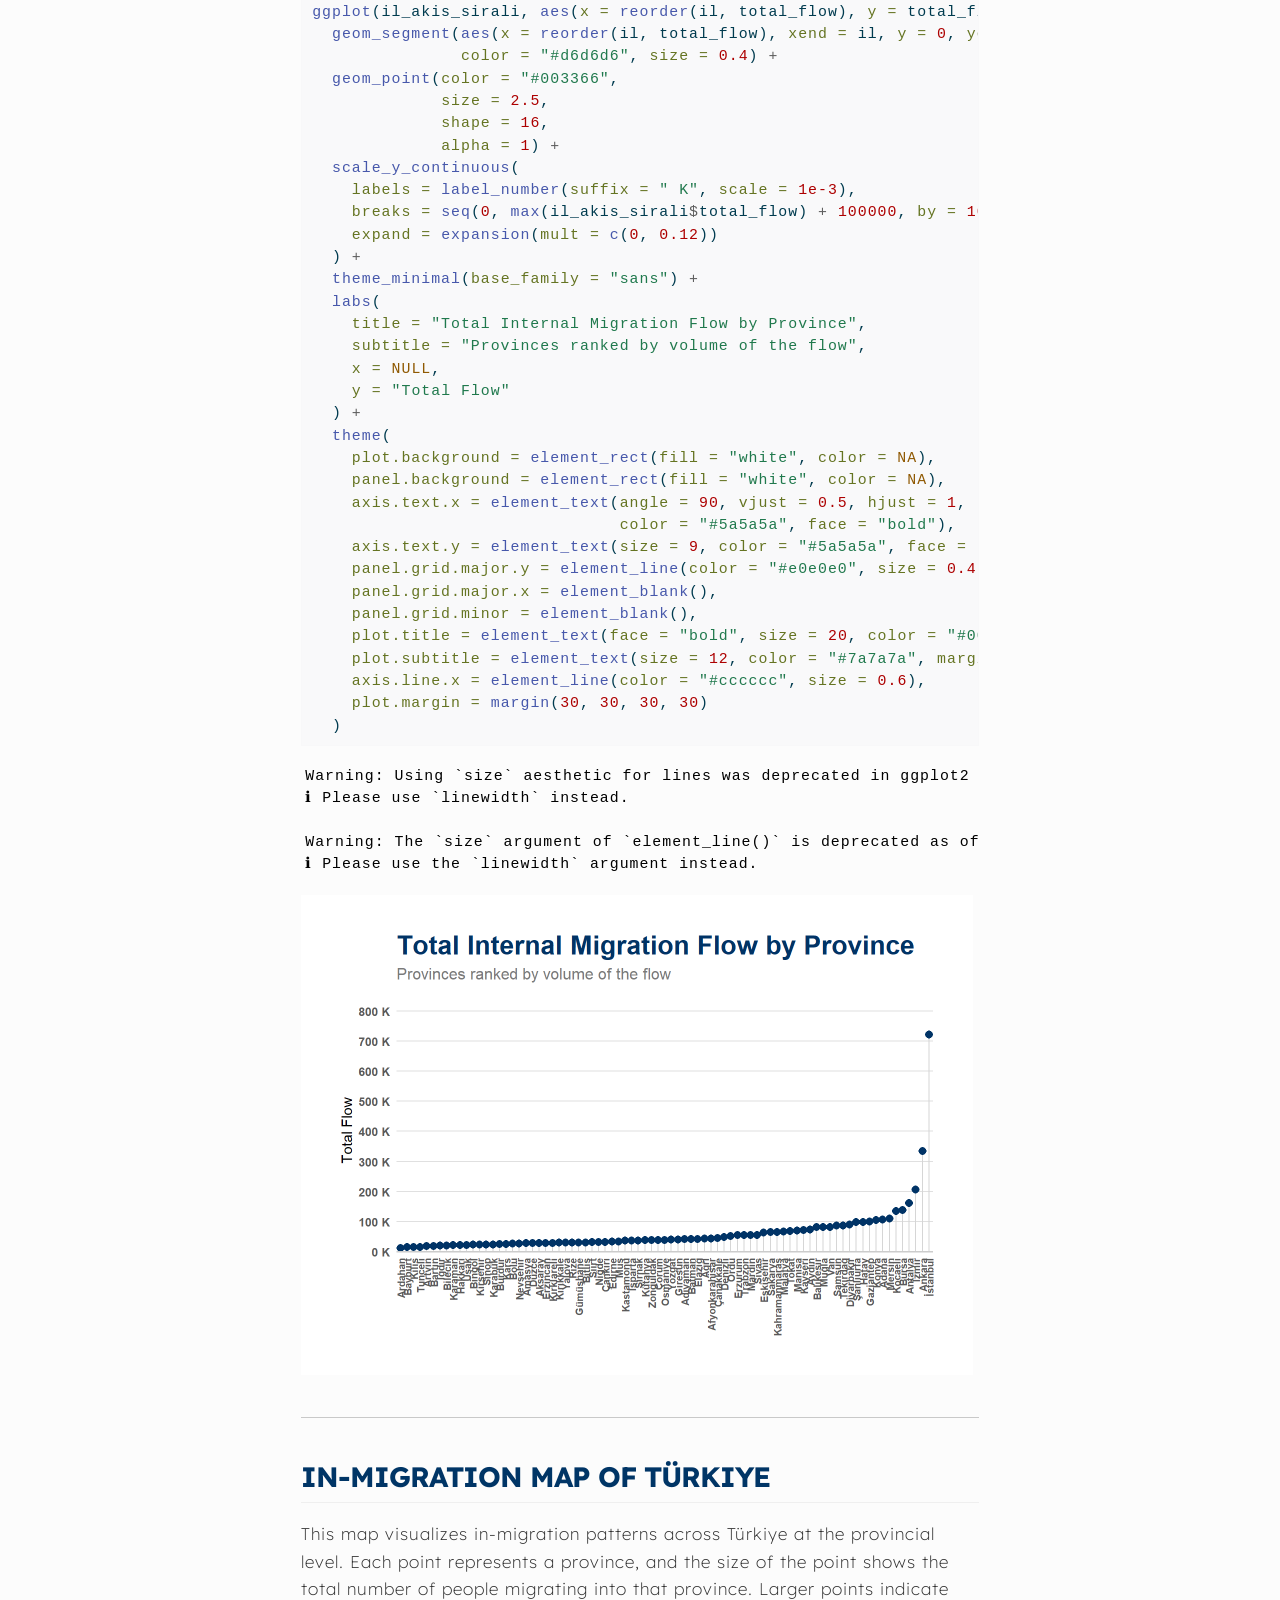
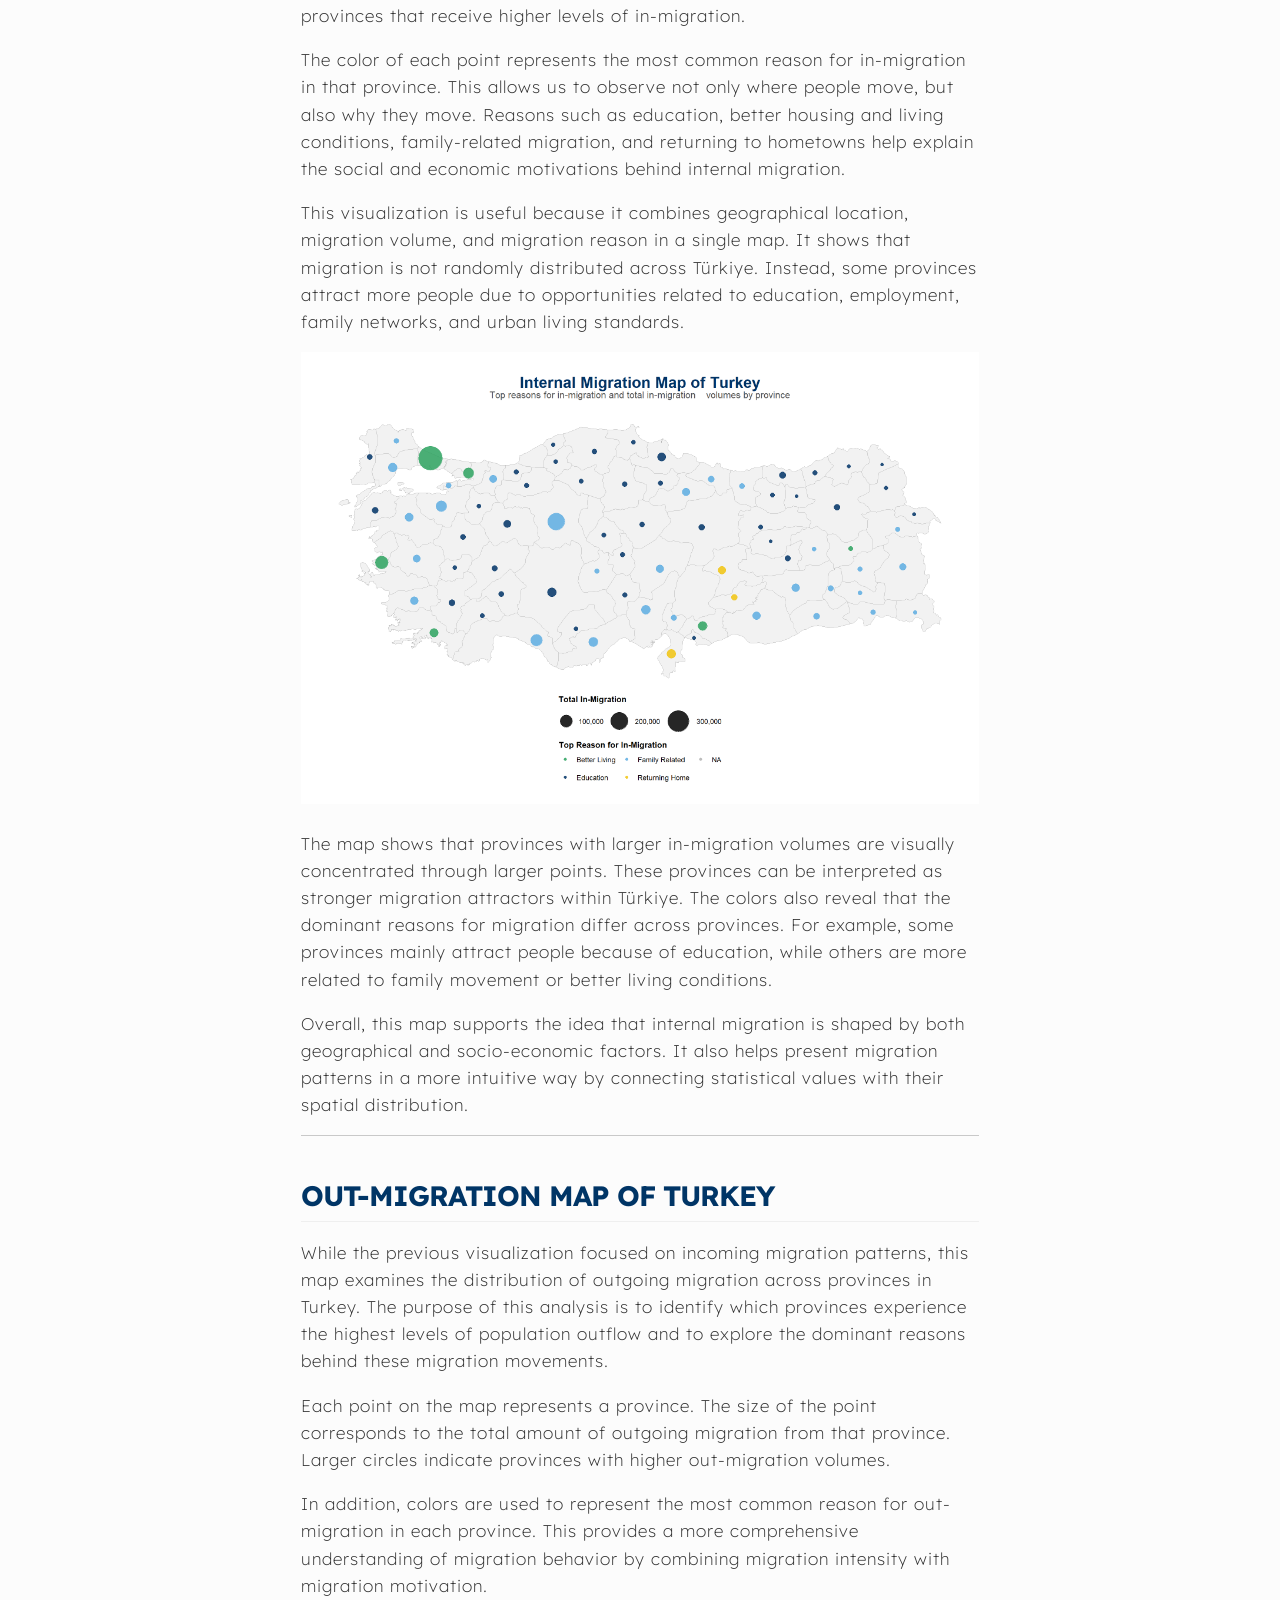
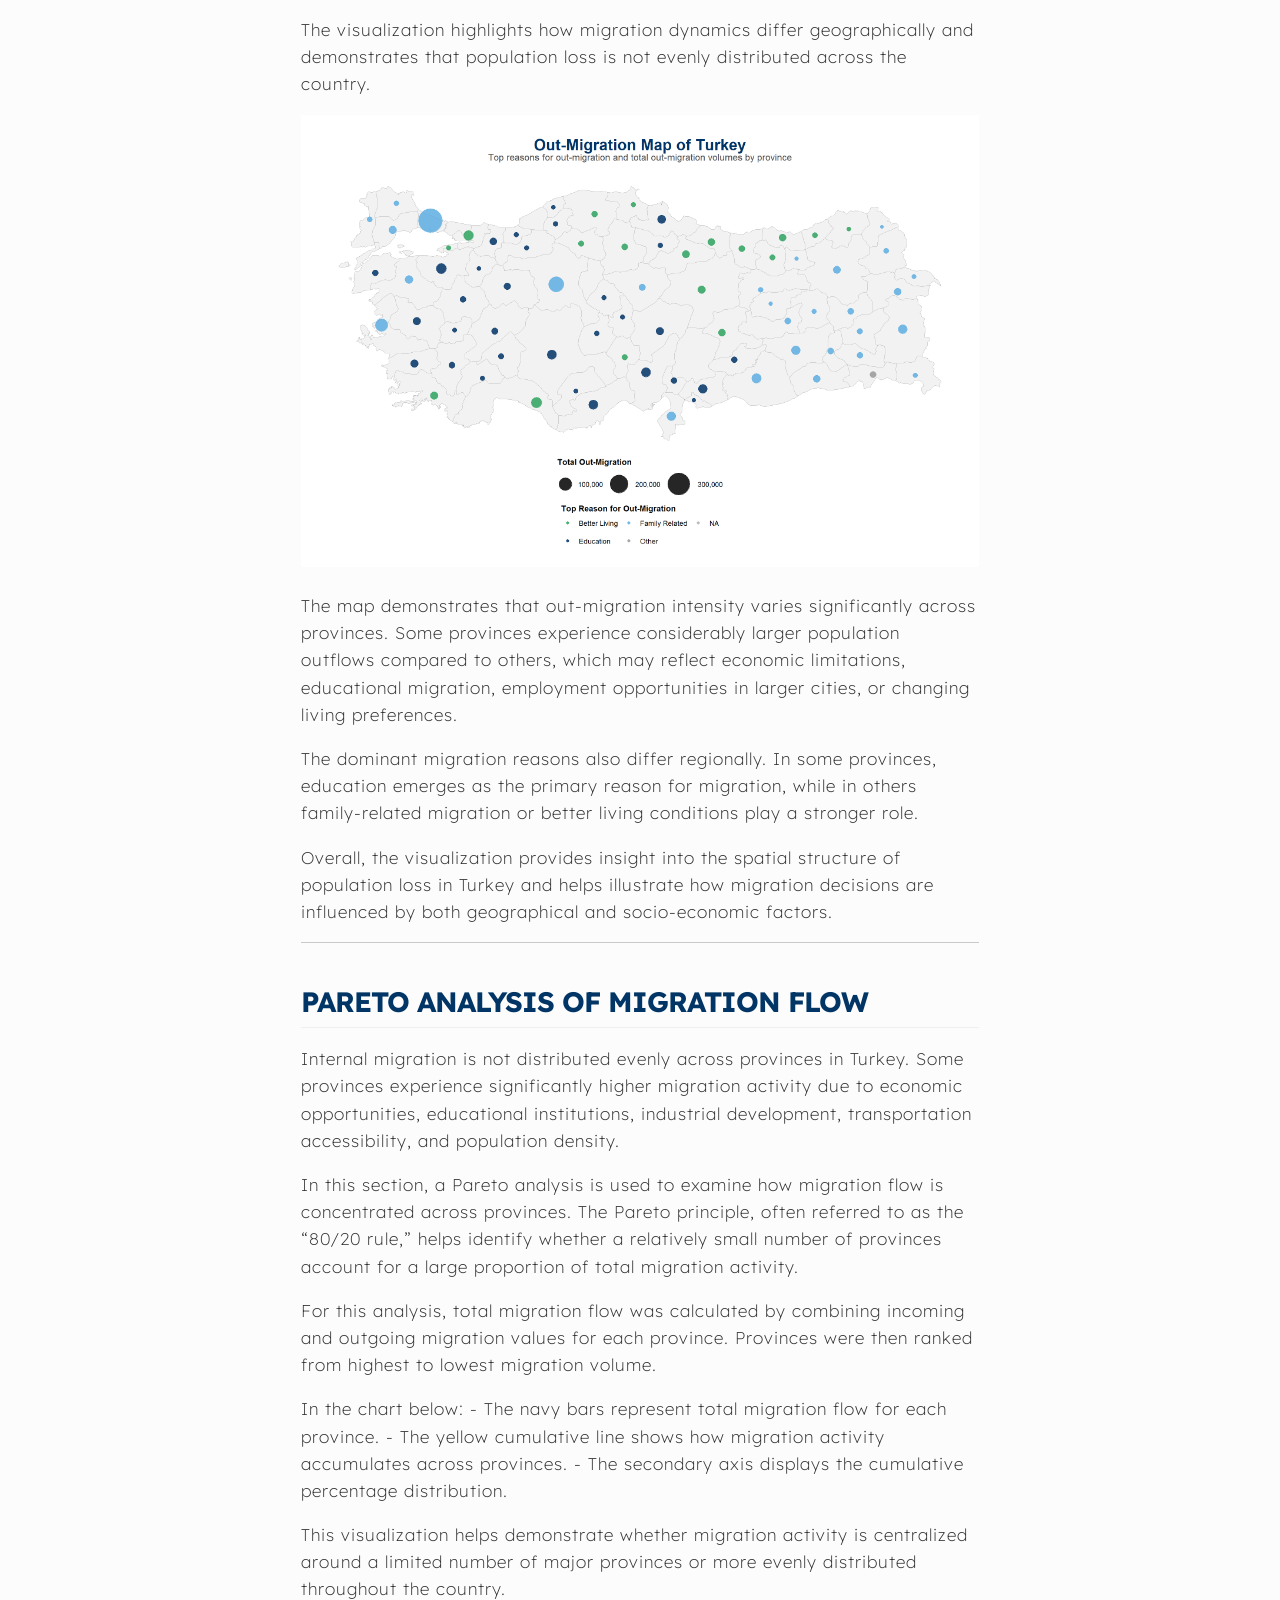
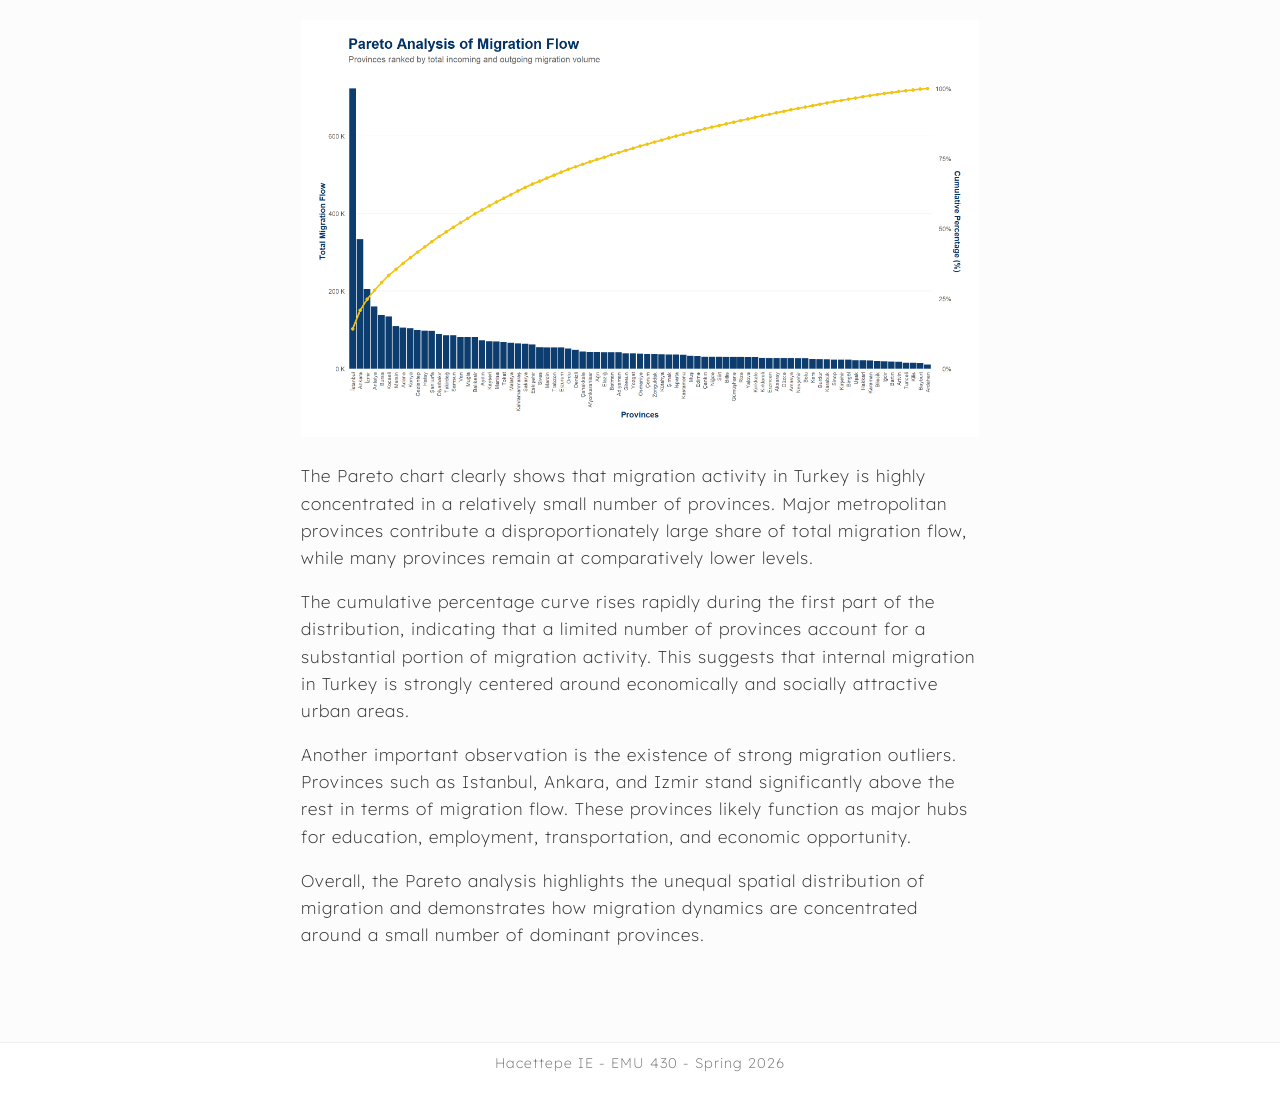
==== commit fd944d1f: "bitmiş olması lazım" ====
--- a/docs/analysis.html
+++ b/docs/analysis.html
@@ -161,6 +161,7 @@
   <li><a href="#total-internal-migration-flow-by-province" id="toc-total-internal-migration-flow-by-province" class="nav-link" data-scroll-target="#total-internal-migration-flow-by-province">Total Internal Migration Flow by Province</a></li>
   <li><a href="#in-migration-map-of-türkiye" id="toc-in-migration-map-of-türkiye" class="nav-link" data-scroll-target="#in-migration-map-of-türkiye">In-Migration Map of Türkiye</a></li>
   <li><a href="#out-migration-map-of-turkey" id="toc-out-migration-map-of-turkey" class="nav-link" data-scroll-target="#out-migration-map-of-turkey">Out-Migration Map of Turkey</a></li>
+  <li><a href="#pareto-analysis-of-migration-flow" id="toc-pareto-analysis-of-migration-flow" class="nav-link" data-scroll-target="#pareto-analysis-of-migration-flow">Pareto Analysis of Migration Flow</a></li>
   </ul>
 </nav>
 </nav>
@@ -202,23 +203,22 @@
 </section>
 <section id="regional-balance-of-internal-migration" class="level2">
 <h2 class="anchored" data-anchor-id="regional-balance-of-internal-migration">Regional Balance of Internal Migration</h2>
-<p>Internal migration is one of the most important indicators of social and economic change within a country. Population movements between regions often reflect differences in employment opportunities, educational access, quality of life, urbanization, and living conditions. In Türkiye, migration trends have historically shown a movement from eastern and less industrialized regions toward western and economically developed areas.</p>
-<p>In this analysis, provinces were grouped into Türkiye’s seven geographical regions in order to evaluate migration patterns on a broader regional scale rather than only at the provincial level. For each region, total incoming migration and outgoing migration values were calculated and compared.</p>
-<p>The concept of <strong>net migration</strong> was used to better understand the population balance of each region. Net migration is calculated by subtracting outgoing migration from incoming migration:</p>
-<p><strong>Net Migration = Incoming Migration − Outgoing Migration</strong></p>
-<ul>
-<li>Positive net migration values indicate that a region attracts more people than it loses.</li>
-<li>Negative net migration values indicate that more people leave the region than move into it.</li>
-</ul>
-<p>This analysis helps reveal which regions are population attractors and which regions experience migration loss. It also provides a clearer understanding of regional demographic dynamics and socio-economic imbalance across Türkiye.</p>
+<p>Migration patterns in Turkey are not evenly distributed across geographical regions. Some regions attract population through economic opportunities, urban development, education, and industrial activity, while others experience population loss due to outward migration.</p>
+<p>To better understand these regional dynamics, provinces were grouped according to Turkey’s seven geographical regions. Total incoming migration and outgoing migration values were calculated for each region, and net migration values were obtained by subtracting outgoing migration from incoming migration.</p>
+<p>Positive values indicate that a region receives more people than it loses, whereas negative values indicate population loss through migration.</p>
+<p>The graph below compares the regional balance of internal migration and highlights which regions function as migration attractors and which regions experience migration decline.</p>
 <div class="cell">
-<div class="cell-output cell-output-stdout">
-<pre><code>[1] "Matched Region Count: 7"</code></pre>
-</div>
-</div>
-<p>The visualization above demonstrates that migration is not evenly distributed across Türkiye’s geographical regions. Regions such as Marmara show strong positive net migration values, meaning that they attract more people than they lose. This may be associated with industrialization, employment opportunities, educational institutions, and urban infrastructure concentrated in these areas.</p>
-<p>On the other hand, regions such as Doğu Anadolu and Güneydoğu Anadolu experience negative net migration values. This indicates that outgoing migration exceeds incoming migration, suggesting that people may be leaving these regions in search of better economic opportunities, education, or improved living conditions elsewhere.</p>
-<p>Another important observation is the visible contrast between western and eastern regions of Türkiye. The results suggest that migration patterns are closely related to regional development differences and socio-economic dynamics. Overall, the analysis highlights how migration data can provide insight into broader demographic and economic trends within the country.</p>
+<div class="cell-output-display">
+<div>
+<figure class="figure">
+<p><img src="analysis_files/figure-html/unnamed-chunk-2-1.png" class="img-fluid figure-img" style="width:100.0%"></p>
+</figure>
+</div>
+</div>
+</div>
+<p>The visualization clearly demonstrates that migration balance differs significantly between regions. Regions such as Marmara and the Aegean show positive net migration values, meaning that they attract more people than they lose. These regions are generally associated with stronger economies, industrial development, educational institutions, and urban opportunities.</p>
+<p>In contrast, regions such as Eastern Anatolia and Southeastern Anatolia experience negative net migration values, indicating higher levels of outward migration. This pattern may reflect differences in employment opportunities, living standards, infrastructure, and regional development.</p>
+<p>Overall, the analysis highlights the unequal geographical distribution of migration in Turkey and shows how migration patterns are closely connected to socio-economic conditions and regional attractiveness.</p>
 <hr>
 </section>
 <section id="total-internal-migration-flow-by-province" class="level2">
@@ -229,58 +229,66 @@
 <p>Another important observation is the strong concentration of migration in major urban centers. Most provinces remain clustered at relatively lower migration levels, while a small number of highly developed provinces create a sharp increase at the upper end of the distribution. This indicates that internal migration in Türkiye is heavily centralized around a few key metropolitan areas.</p>
 <p>The visualization also demonstrates the presence of outlier provinces with exceptionally high migration activity. These outliers suggest that migration patterns are not evenly spread across the country and are instead shaped by regional economic attraction, labor markets, and quality-of-life differences.</p>
 <div class="cell">
-<div class="code-copy-outer-scaffold"><div class="sourceCode cell-code" id="cb2"><pre class="sourceCode r code-with-copy"><code class="sourceCode r"><span id="cb2-1"><a href="#cb2-1" aria-hidden="true" tabindex="-1"></a><span class="fu">install.packages</span>(<span class="fu">c</span>(<span class="st">"dplyr"</span>, <span class="st">"ggplot2"</span>, <span class="st">"scales"</span>))</span></code></pre></div><button title="Copy to Clipboard" class="code-copy-button"><i class="bi"></i></button></div>
+<div class="code-copy-outer-scaffold"><div class="sourceCode cell-code" id="cb1"><pre class="sourceCode r code-with-copy"><code class="sourceCode r"><span id="cb1-1"><a href="#cb1-1" aria-hidden="true" tabindex="-1"></a><span class="fu">install.packages</span>(<span class="fu">c</span>(<span class="st">"dplyr"</span>, <span class="st">"ggplot2"</span>, <span class="st">"scales"</span>))</span></code></pre></div><button title="Copy to Clipboard" class="code-copy-button"><i class="bi"></i></button></div>
 <div class="cell-output cell-output-stderr">
 <pre><code>Warning: packages 'dplyr', 'ggplot2', 'scales' are in use and will not be
 installed</code></pre>
 </div>
-<div class="code-copy-outer-scaffold"><div class="sourceCode cell-code" id="cb4"><pre class="sourceCode r code-with-copy"><code class="sourceCode r"><span id="cb4-1"><a href="#cb4-1" aria-hidden="true" tabindex="-1"></a><span class="fu">library</span>(dplyr)</span>
-<span id="cb4-2"><a href="#cb4-2" aria-hidden="true" tabindex="-1"></a><span class="fu">library</span>(ggplot2)</span>
-<span id="cb4-3"><a href="#cb4-3" aria-hidden="true" tabindex="-1"></a><span class="fu">library</span>(scales)</span>
-<span id="cb4-4"><a href="#cb4-4" aria-hidden="true" tabindex="-1"></a></span>
-<span id="cb4-5"><a href="#cb4-5" aria-hidden="true" tabindex="-1"></a><span class="fu">options</span>(<span class="at">scipen =</span> <span class="dv">999</span>)</span>
-<span id="cb4-6"><a href="#cb4-6" aria-hidden="true" tabindex="-1"></a></span>
-<span id="cb4-7"><a href="#cb4-7" aria-hidden="true" tabindex="-1"></a>il_akis_sirali <span class="ot">&lt;-</span> final_data_clean <span class="sc">%&gt;%</span></span>
-<span id="cb4-8"><a href="#cb4-8" aria-hidden="true" tabindex="-1"></a>  <span class="fu">group_by</span>(il) <span class="sc">%&gt;%</span></span>
-<span id="cb4-9"><a href="#cb4-9" aria-hidden="true" tabindex="-1"></a>  <span class="fu">summarise</span>(</span>
-<span id="cb4-10"><a href="#cb4-10" aria-hidden="true" tabindex="-1"></a>    <span class="at">total_flow =</span> <span class="fu">sum</span>(gelen_sayi, <span class="at">na.rm =</span> <span class="cn">TRUE</span>) <span class="sc">+</span> <span class="fu">sum</span>(giden_sayi, <span class="at">na.rm =</span> <span class="cn">TRUE</span>)</span>
-<span id="cb4-11"><a href="#cb4-11" aria-hidden="true" tabindex="-1"></a>  ) <span class="sc">%&gt;%</span></span>
-<span id="cb4-12"><a href="#cb4-12" aria-hidden="true" tabindex="-1"></a>  <span class="fu">ungroup</span>() <span class="sc">%&gt;%</span></span>
-<span id="cb4-13"><a href="#cb4-13" aria-hidden="true" tabindex="-1"></a>  <span class="fu">arrange</span>(total_flow)</span>
-<span id="cb4-14"><a href="#cb4-14" aria-hidden="true" tabindex="-1"></a></span>
-<span id="cb4-15"><a href="#cb4-15" aria-hidden="true" tabindex="-1"></a><span class="fu">ggplot</span>(il_akis_sirali, <span class="fu">aes</span>(<span class="at">x =</span> <span class="fu">reorder</span>(il, total_flow), <span class="at">y =</span> total_flow)) <span class="sc">+</span></span>
-<span id="cb4-16"><a href="#cb4-16" aria-hidden="true" tabindex="-1"></a>  <span class="fu">geom_segment</span>(<span class="fu">aes</span>(<span class="at">x =</span> <span class="fu">reorder</span>(il, total_flow), <span class="at">xend =</span> il, <span class="at">y =</span> <span class="dv">0</span>, <span class="at">yend =</span> total_flow), </span>
-<span id="cb4-17"><a href="#cb4-17" aria-hidden="true" tabindex="-1"></a>               <span class="at">color =</span> <span class="st">"#d6d6d6"</span>, <span class="at">size =</span> <span class="fl">0.4</span>) <span class="sc">+</span></span>
-<span id="cb4-18"><a href="#cb4-18" aria-hidden="true" tabindex="-1"></a>  <span class="fu">geom_point</span>(<span class="at">color =</span> <span class="st">"#003366"</span>, </span>
-<span id="cb4-19"><a href="#cb4-19" aria-hidden="true" tabindex="-1"></a>             <span class="at">size =</span> <span class="fl">2.5</span>, </span>
-<span id="cb4-20"><a href="#cb4-20" aria-hidden="true" tabindex="-1"></a>             <span class="at">shape =</span> <span class="dv">16</span>, </span>
-<span id="cb4-21"><a href="#cb4-21" aria-hidden="true" tabindex="-1"></a>             <span class="at">alpha =</span> <span class="dv">1</span>) <span class="sc">+</span></span>
-<span id="cb4-22"><a href="#cb4-22" aria-hidden="true" tabindex="-1"></a>  <span class="fu">scale_y_continuous</span>(</span>
-<span id="cb4-23"><a href="#cb4-23" aria-hidden="true" tabindex="-1"></a>    <span class="at">labels =</span> <span class="fu">label_number</span>(<span class="at">suffix =</span> <span class="st">" K"</span>, <span class="at">scale =</span> <span class="fl">1e-3</span>),</span>
-<span id="cb4-24"><a href="#cb4-24" aria-hidden="true" tabindex="-1"></a>    <span class="at">breaks =</span> <span class="fu">seq</span>(<span class="dv">0</span>, <span class="fu">max</span>(il_akis_sirali<span class="sc">$</span>total_flow) <span class="sc">+</span> <span class="dv">100000</span>, <span class="at">by =</span> <span class="dv">100000</span>),</span>
-<span id="cb4-25"><a href="#cb4-25" aria-hidden="true" tabindex="-1"></a>    <span class="at">expand =</span> <span class="fu">expansion</span>(<span class="at">mult =</span> <span class="fu">c</span>(<span class="dv">0</span>, <span class="fl">0.12</span>))</span>
-<span id="cb4-26"><a href="#cb4-26" aria-hidden="true" tabindex="-1"></a>  ) <span class="sc">+</span></span>
-<span id="cb4-27"><a href="#cb4-27" aria-hidden="true" tabindex="-1"></a>  <span class="fu">theme_minimal</span>(<span class="at">base_family =</span> <span class="st">"sans"</span>) <span class="sc">+</span></span>
-<span id="cb4-28"><a href="#cb4-28" aria-hidden="true" tabindex="-1"></a>  <span class="fu">labs</span>(</span>
-<span id="cb4-29"><a href="#cb4-29" aria-hidden="true" tabindex="-1"></a>    <span class="at">title =</span> <span class="st">"Total Internal Migration Flow by Province"</span>,</span>
-<span id="cb4-30"><a href="#cb4-30" aria-hidden="true" tabindex="-1"></a>    <span class="at">subtitle =</span> <span class="st">"Provinces ranked by volume of the flow"</span>,</span>
-<span id="cb4-31"><a href="#cb4-31" aria-hidden="true" tabindex="-1"></a>    <span class="at">x =</span> <span class="cn">NULL</span>, </span>
-<span id="cb4-32"><a href="#cb4-32" aria-hidden="true" tabindex="-1"></a>    <span class="at">y =</span> <span class="st">"Total Flow"</span></span>
-<span id="cb4-33"><a href="#cb4-33" aria-hidden="true" tabindex="-1"></a>  ) <span class="sc">+</span></span>
-<span id="cb4-34"><a href="#cb4-34" aria-hidden="true" tabindex="-1"></a>  <span class="fu">theme</span>(</span>
-<span id="cb4-35"><a href="#cb4-35" aria-hidden="true" tabindex="-1"></a>    <span class="at">plot.background =</span> <span class="fu">element_rect</span>(<span class="at">fill =</span> <span class="st">"white"</span>, <span class="at">color =</span> <span class="cn">NA</span>),</span>
-<span id="cb4-36"><a href="#cb4-36" aria-hidden="true" tabindex="-1"></a>    <span class="at">panel.background =</span> <span class="fu">element_rect</span>(<span class="at">fill =</span> <span class="st">"white"</span>, <span class="at">color =</span> <span class="cn">NA</span>),</span>
-<span id="cb4-37"><a href="#cb4-37" aria-hidden="true" tabindex="-1"></a>    <span class="at">axis.text.x =</span> <span class="fu">element_text</span>(<span class="at">angle =</span> <span class="dv">90</span>, <span class="at">vjust =</span> <span class="fl">0.5</span>, <span class="at">hjust =</span> <span class="dv">1</span>, <span class="at">size =</span> <span class="fl">7.5</span>, </span>
-<span id="cb4-38"><a href="#cb4-38" aria-hidden="true" tabindex="-1"></a>                               <span class="at">color =</span> <span class="st">"#5a5a5a"</span>, <span class="at">face =</span> <span class="st">"bold"</span>),</span>
-<span id="cb4-39"><a href="#cb4-39" aria-hidden="true" tabindex="-1"></a>    <span class="at">axis.text.y =</span> <span class="fu">element_text</span>(<span class="at">size =</span> <span class="dv">9</span>, <span class="at">color =</span> <span class="st">"#5a5a5a"</span>, <span class="at">face =</span> <span class="st">"bold"</span>),</span>
-<span id="cb4-40"><a href="#cb4-40" aria-hidden="true" tabindex="-1"></a>    <span class="at">panel.grid.major.y =</span> <span class="fu">element_line</span>(<span class="at">color =</span> <span class="st">"#e0e0e0"</span>, <span class="at">size =</span> <span class="fl">0.4</span>), </span>
-<span id="cb4-41"><a href="#cb4-41" aria-hidden="true" tabindex="-1"></a>    <span class="at">panel.grid.major.x =</span> <span class="fu">element_blank</span>(),</span>
-<span id="cb4-42"><a href="#cb4-42" aria-hidden="true" tabindex="-1"></a>    <span class="at">panel.grid.minor =</span> <span class="fu">element_blank</span>(),</span>
-<span id="cb4-43"><a href="#cb4-43" aria-hidden="true" tabindex="-1"></a>    <span class="at">plot.title =</span> <span class="fu">element_text</span>(<span class="at">face =</span> <span class="st">"bold"</span>, <span class="at">size =</span> <span class="dv">20</span>, <span class="at">color =</span> <span class="st">"#003366"</span>, <span class="at">hjust =</span> <span class="dv">0</span>),</span>
-<span id="cb4-44"><a href="#cb4-44" aria-hidden="true" tabindex="-1"></a>    <span class="at">plot.subtitle =</span> <span class="fu">element_text</span>(<span class="at">size =</span> <span class="dv">12</span>, <span class="at">color =</span> <span class="st">"#7a7a7a"</span>, <span class="at">margin =</span> <span class="fu">margin</span>(<span class="at">b =</span> <span class="dv">20</span>), <span class="at">hjust =</span> <span class="dv">0</span>),</span>
-<span id="cb4-45"><a href="#cb4-45" aria-hidden="true" tabindex="-1"></a>    <span class="at">axis.line.x =</span> <span class="fu">element_line</span>(<span class="at">color =</span> <span class="st">"#cccccc"</span>, <span class="at">size =</span> <span class="fl">0.6</span>),</span>
-<span id="cb4-46"><a href="#cb4-46" aria-hidden="true" tabindex="-1"></a>    <span class="at">plot.margin =</span> <span class="fu">margin</span>(<span class="dv">30</span>, <span class="dv">30</span>, <span class="dv">30</span>, <span class="dv">30</span>)</span>
-<span id="cb4-47"><a href="#cb4-47" aria-hidden="true" tabindex="-1"></a>  )</span></code></pre></div><button title="Copy to Clipboard" class="code-copy-button"><i class="bi"></i></button></div>
+<div class="code-copy-outer-scaffold"><div class="sourceCode cell-code" id="cb3"><pre class="sourceCode r code-with-copy"><code class="sourceCode r"><span id="cb3-1"><a href="#cb3-1" aria-hidden="true" tabindex="-1"></a><span class="fu">library</span>(dplyr)</span>
+<span id="cb3-2"><a href="#cb3-2" aria-hidden="true" tabindex="-1"></a><span class="fu">library</span>(ggplot2)</span>
+<span id="cb3-3"><a href="#cb3-3" aria-hidden="true" tabindex="-1"></a><span class="fu">library</span>(scales)</span>
+<span id="cb3-4"><a href="#cb3-4" aria-hidden="true" tabindex="-1"></a></span>
+<span id="cb3-5"><a href="#cb3-5" aria-hidden="true" tabindex="-1"></a><span class="fu">options</span>(<span class="at">scipen =</span> <span class="dv">999</span>)</span>
+<span id="cb3-6"><a href="#cb3-6" aria-hidden="true" tabindex="-1"></a></span>
+<span id="cb3-7"><a href="#cb3-7" aria-hidden="true" tabindex="-1"></a>il_akis_sirali <span class="ot">&lt;-</span> final_data_clean <span class="sc">%&gt;%</span></span>
+<span id="cb3-8"><a href="#cb3-8" aria-hidden="true" tabindex="-1"></a>  <span class="fu">group_by</span>(il) <span class="sc">%&gt;%</span></span>
+<span id="cb3-9"><a href="#cb3-9" aria-hidden="true" tabindex="-1"></a>  <span class="fu">summarise</span>(</span>
+<span id="cb3-10"><a href="#cb3-10" aria-hidden="true" tabindex="-1"></a>    <span class="at">total_flow =</span> <span class="fu">sum</span>(gelen_sayi, <span class="at">na.rm =</span> <span class="cn">TRUE</span>) <span class="sc">+</span> <span class="fu">sum</span>(giden_sayi, <span class="at">na.rm =</span> <span class="cn">TRUE</span>)</span>
+<span id="cb3-11"><a href="#cb3-11" aria-hidden="true" tabindex="-1"></a>  ) <span class="sc">%&gt;%</span></span>
+<span id="cb3-12"><a href="#cb3-12" aria-hidden="true" tabindex="-1"></a>  <span class="fu">ungroup</span>() <span class="sc">%&gt;%</span></span>
+<span id="cb3-13"><a href="#cb3-13" aria-hidden="true" tabindex="-1"></a>  <span class="fu">arrange</span>(total_flow)</span>
+<span id="cb3-14"><a href="#cb3-14" aria-hidden="true" tabindex="-1"></a></span>
+<span id="cb3-15"><a href="#cb3-15" aria-hidden="true" tabindex="-1"></a><span class="fu">ggplot</span>(il_akis_sirali, <span class="fu">aes</span>(<span class="at">x =</span> <span class="fu">reorder</span>(il, total_flow), <span class="at">y =</span> total_flow)) <span class="sc">+</span></span>
+<span id="cb3-16"><a href="#cb3-16" aria-hidden="true" tabindex="-1"></a>  <span class="fu">geom_segment</span>(<span class="fu">aes</span>(<span class="at">x =</span> <span class="fu">reorder</span>(il, total_flow), <span class="at">xend =</span> il, <span class="at">y =</span> <span class="dv">0</span>, <span class="at">yend =</span> total_flow), </span>
+<span id="cb3-17"><a href="#cb3-17" aria-hidden="true" tabindex="-1"></a>               <span class="at">color =</span> <span class="st">"#d6d6d6"</span>, <span class="at">size =</span> <span class="fl">0.4</span>) <span class="sc">+</span></span>
+<span id="cb3-18"><a href="#cb3-18" aria-hidden="true" tabindex="-1"></a>  <span class="fu">geom_point</span>(<span class="at">color =</span> <span class="st">"#003366"</span>, </span>
+<span id="cb3-19"><a href="#cb3-19" aria-hidden="true" tabindex="-1"></a>             <span class="at">size =</span> <span class="fl">2.5</span>, </span>
+<span id="cb3-20"><a href="#cb3-20" aria-hidden="true" tabindex="-1"></a>             <span class="at">shape =</span> <span class="dv">16</span>, </span>
+<span id="cb3-21"><a href="#cb3-21" aria-hidden="true" tabindex="-1"></a>             <span class="at">alpha =</span> <span class="dv">1</span>) <span class="sc">+</span></span>
+<span id="cb3-22"><a href="#cb3-22" aria-hidden="true" tabindex="-1"></a>  <span class="fu">scale_y_continuous</span>(</span>
+<span id="cb3-23"><a href="#cb3-23" aria-hidden="true" tabindex="-1"></a>    <span class="at">labels =</span> <span class="fu">label_number</span>(<span class="at">suffix =</span> <span class="st">" K"</span>, <span class="at">scale =</span> <span class="fl">1e-3</span>),</span>
+<span id="cb3-24"><a href="#cb3-24" aria-hidden="true" tabindex="-1"></a>    <span class="at">breaks =</span> <span class="fu">seq</span>(<span class="dv">0</span>, <span class="fu">max</span>(il_akis_sirali<span class="sc">$</span>total_flow) <span class="sc">+</span> <span class="dv">100000</span>, <span class="at">by =</span> <span class="dv">100000</span>),</span>
+<span id="cb3-25"><a href="#cb3-25" aria-hidden="true" tabindex="-1"></a>    <span class="at">expand =</span> <span class="fu">expansion</span>(<span class="at">mult =</span> <span class="fu">c</span>(<span class="dv">0</span>, <span class="fl">0.12</span>))</span>
+<span id="cb3-26"><a href="#cb3-26" aria-hidden="true" tabindex="-1"></a>  ) <span class="sc">+</span></span>
+<span id="cb3-27"><a href="#cb3-27" aria-hidden="true" tabindex="-1"></a>  <span class="fu">theme_minimal</span>(<span class="at">base_family =</span> <span class="st">"sans"</span>) <span class="sc">+</span></span>
+<span id="cb3-28"><a href="#cb3-28" aria-hidden="true" tabindex="-1"></a>  <span class="fu">labs</span>(</span>
+<span id="cb3-29"><a href="#cb3-29" aria-hidden="true" tabindex="-1"></a>    <span class="at">title =</span> <span class="st">"Total Internal Migration Flow by Province"</span>,</span>
+<span id="cb3-30"><a href="#cb3-30" aria-hidden="true" tabindex="-1"></a>    <span class="at">subtitle =</span> <span class="st">"Provinces ranked by volume of the flow"</span>,</span>
+<span id="cb3-31"><a href="#cb3-31" aria-hidden="true" tabindex="-1"></a>    <span class="at">x =</span> <span class="cn">NULL</span>, </span>
+<span id="cb3-32"><a href="#cb3-32" aria-hidden="true" tabindex="-1"></a>    <span class="at">y =</span> <span class="st">"Total Flow"</span></span>
+<span id="cb3-33"><a href="#cb3-33" aria-hidden="true" tabindex="-1"></a>  ) <span class="sc">+</span></span>
+<span id="cb3-34"><a href="#cb3-34" aria-hidden="true" tabindex="-1"></a>  <span class="fu">theme</span>(</span>
+<span id="cb3-35"><a href="#cb3-35" aria-hidden="true" tabindex="-1"></a>    <span class="at">plot.background =</span> <span class="fu">element_rect</span>(<span class="at">fill =</span> <span class="st">"white"</span>, <span class="at">color =</span> <span class="cn">NA</span>),</span>
+<span id="cb3-36"><a href="#cb3-36" aria-hidden="true" tabindex="-1"></a>    <span class="at">panel.background =</span> <span class="fu">element_rect</span>(<span class="at">fill =</span> <span class="st">"white"</span>, <span class="at">color =</span> <span class="cn">NA</span>),</span>
+<span id="cb3-37"><a href="#cb3-37" aria-hidden="true" tabindex="-1"></a>    <span class="at">axis.text.x =</span> <span class="fu">element_text</span>(<span class="at">angle =</span> <span class="dv">90</span>, <span class="at">vjust =</span> <span class="fl">0.5</span>, <span class="at">hjust =</span> <span class="dv">1</span>, <span class="at">size =</span> <span class="fl">7.5</span>, </span>
+<span id="cb3-38"><a href="#cb3-38" aria-hidden="true" tabindex="-1"></a>                               <span class="at">color =</span> <span class="st">"#5a5a5a"</span>, <span class="at">face =</span> <span class="st">"bold"</span>),</span>
+<span id="cb3-39"><a href="#cb3-39" aria-hidden="true" tabindex="-1"></a>    <span class="at">axis.text.y =</span> <span class="fu">element_text</span>(<span class="at">size =</span> <span class="dv">9</span>, <span class="at">color =</span> <span class="st">"#5a5a5a"</span>, <span class="at">face =</span> <span class="st">"bold"</span>),</span>
+<span id="cb3-40"><a href="#cb3-40" aria-hidden="true" tabindex="-1"></a>    <span class="at">panel.grid.major.y =</span> <span class="fu">element_line</span>(<span class="at">color =</span> <span class="st">"#e0e0e0"</span>, <span class="at">size =</span> <span class="fl">0.4</span>), </span>
+<span id="cb3-41"><a href="#cb3-41" aria-hidden="true" tabindex="-1"></a>    <span class="at">panel.grid.major.x =</span> <span class="fu">element_blank</span>(),</span>
+<span id="cb3-42"><a href="#cb3-42" aria-hidden="true" tabindex="-1"></a>    <span class="at">panel.grid.minor =</span> <span class="fu">element_blank</span>(),</span>
+<span id="cb3-43"><a href="#cb3-43" aria-hidden="true" tabindex="-1"></a>    <span class="at">plot.title =</span> <span class="fu">element_text</span>(<span class="at">face =</span> <span class="st">"bold"</span>, <span class="at">size =</span> <span class="dv">20</span>, <span class="at">color =</span> <span class="st">"#003366"</span>, <span class="at">hjust =</span> <span class="dv">0</span>),</span>
+<span id="cb3-44"><a href="#cb3-44" aria-hidden="true" tabindex="-1"></a>    <span class="at">plot.subtitle =</span> <span class="fu">element_text</span>(<span class="at">size =</span> <span class="dv">12</span>, <span class="at">color =</span> <span class="st">"#7a7a7a"</span>, <span class="at">margin =</span> <span class="fu">margin</span>(<span class="at">b =</span> <span class="dv">20</span>), <span class="at">hjust =</span> <span class="dv">0</span>),</span>
+<span id="cb3-45"><a href="#cb3-45" aria-hidden="true" tabindex="-1"></a>    <span class="at">axis.line.x =</span> <span class="fu">element_line</span>(<span class="at">color =</span> <span class="st">"#cccccc"</span>, <span class="at">size =</span> <span class="fl">0.6</span>),</span>
+<span id="cb3-46"><a href="#cb3-46" aria-hidden="true" tabindex="-1"></a>    <span class="at">plot.margin =</span> <span class="fu">margin</span>(<span class="dv">30</span>, <span class="dv">30</span>, <span class="dv">30</span>, <span class="dv">30</span>)</span>
+<span id="cb3-47"><a href="#cb3-47" aria-hidden="true" tabindex="-1"></a>  )</span></code></pre></div><button title="Copy to Clipboard" class="code-copy-button"><i class="bi"></i></button></div>
+<div class="cell-output cell-output-stderr">
+<pre><code>Warning: Using `size` aesthetic for lines was deprecated in ggplot2 3.4.0.
+ℹ Please use `linewidth` instead.</code></pre>
+</div>
+<div class="cell-output cell-output-stderr">
+<pre><code>Warning: The `size` argument of `element_line()` is deprecated as of ggplot2 3.4.0.
+ℹ Please use the `linewidth` argument instead.</code></pre>
+</div>
 <div class="cell-output-display">
 <div>
 <figure class="figure">
@@ -327,6 +335,28 @@
 <p>The map demonstrates that out-migration intensity varies significantly across provinces. Some provinces experience considerably larger population outflows compared to others, which may reflect economic limitations, educational migration, employment opportunities in larger cities, or changing living preferences.</p>
 <p>The dominant migration reasons also differ regionally. In some provinces, education emerges as the primary reason for migration, while in others family-related migration or better living conditions play a stronger role.</p>
 <p>Overall, the visualization provides insight into the spatial structure of population loss in Turkey and helps illustrate how migration decisions are influenced by both geographical and socio-economic factors.</p>
+<hr>
+</section>
+<section id="pareto-analysis-of-migration-flow" class="level2">
+<h2 class="anchored" data-anchor-id="pareto-analysis-of-migration-flow">Pareto Analysis of Migration Flow</h2>
+<p>Internal migration is not distributed evenly across provinces in Turkey. Some provinces experience significantly higher migration activity due to economic opportunities, educational institutions, industrial development, transportation accessibility, and population density.</p>
+<p>In this section, a Pareto analysis is used to examine how migration flow is concentrated across provinces. The Pareto principle, often referred to as the “80/20 rule,” helps identify whether a relatively small number of provinces account for a large proportion of total migration activity.</p>
+<p>For this analysis, total migration flow was calculated by combining incoming and outgoing migration values for each province. Provinces were then ranked from highest to lowest migration volume.</p>
+<p>In the chart below: - The navy bars represent total migration flow for each province. - The yellow cumulative line shows how migration activity accumulates across provinces. - The secondary axis displays the cumulative percentage distribution.</p>
+<p>This visualization helps demonstrate whether migration activity is centralized around a limited number of major provinces or more evenly distributed throughout the country.</p>
+<div class="cell">
+<div class="cell-output-display">
+<div>
+<figure class="figure">
+<p><img src="analysis_files/figure-html/unnamed-chunk-6-1.png" class="img-fluid figure-img" style="width:100.0%"></p>
+</figure>
+</div>
+</div>
+</div>
+<p>The Pareto chart clearly shows that migration activity in Turkey is highly concentrated in a relatively small number of provinces. Major metropolitan provinces contribute a disproportionately large share of total migration flow, while many provinces remain at comparatively lower levels.</p>
+<p>The cumulative percentage curve rises rapidly during the first part of the distribution, indicating that a limited number of provinces account for a substantial portion of migration activity. This suggests that internal migration in Turkey is strongly centered around economically and socially attractive urban areas.</p>
+<p>Another important observation is the existence of strong migration outliers. Provinces such as Istanbul, Ankara, and Izmir stand significantly above the rest in terms of migration flow. These provinces likely function as major hubs for education, employment, transportation, and economic opportunity.</p>
+<p>Overall, the Pareto analysis highlights the unequal spatial distribution of migration and demonstrates how migration dynamics are concentrated around a small number of dominant provinces.</p>
 
 
 </section>
